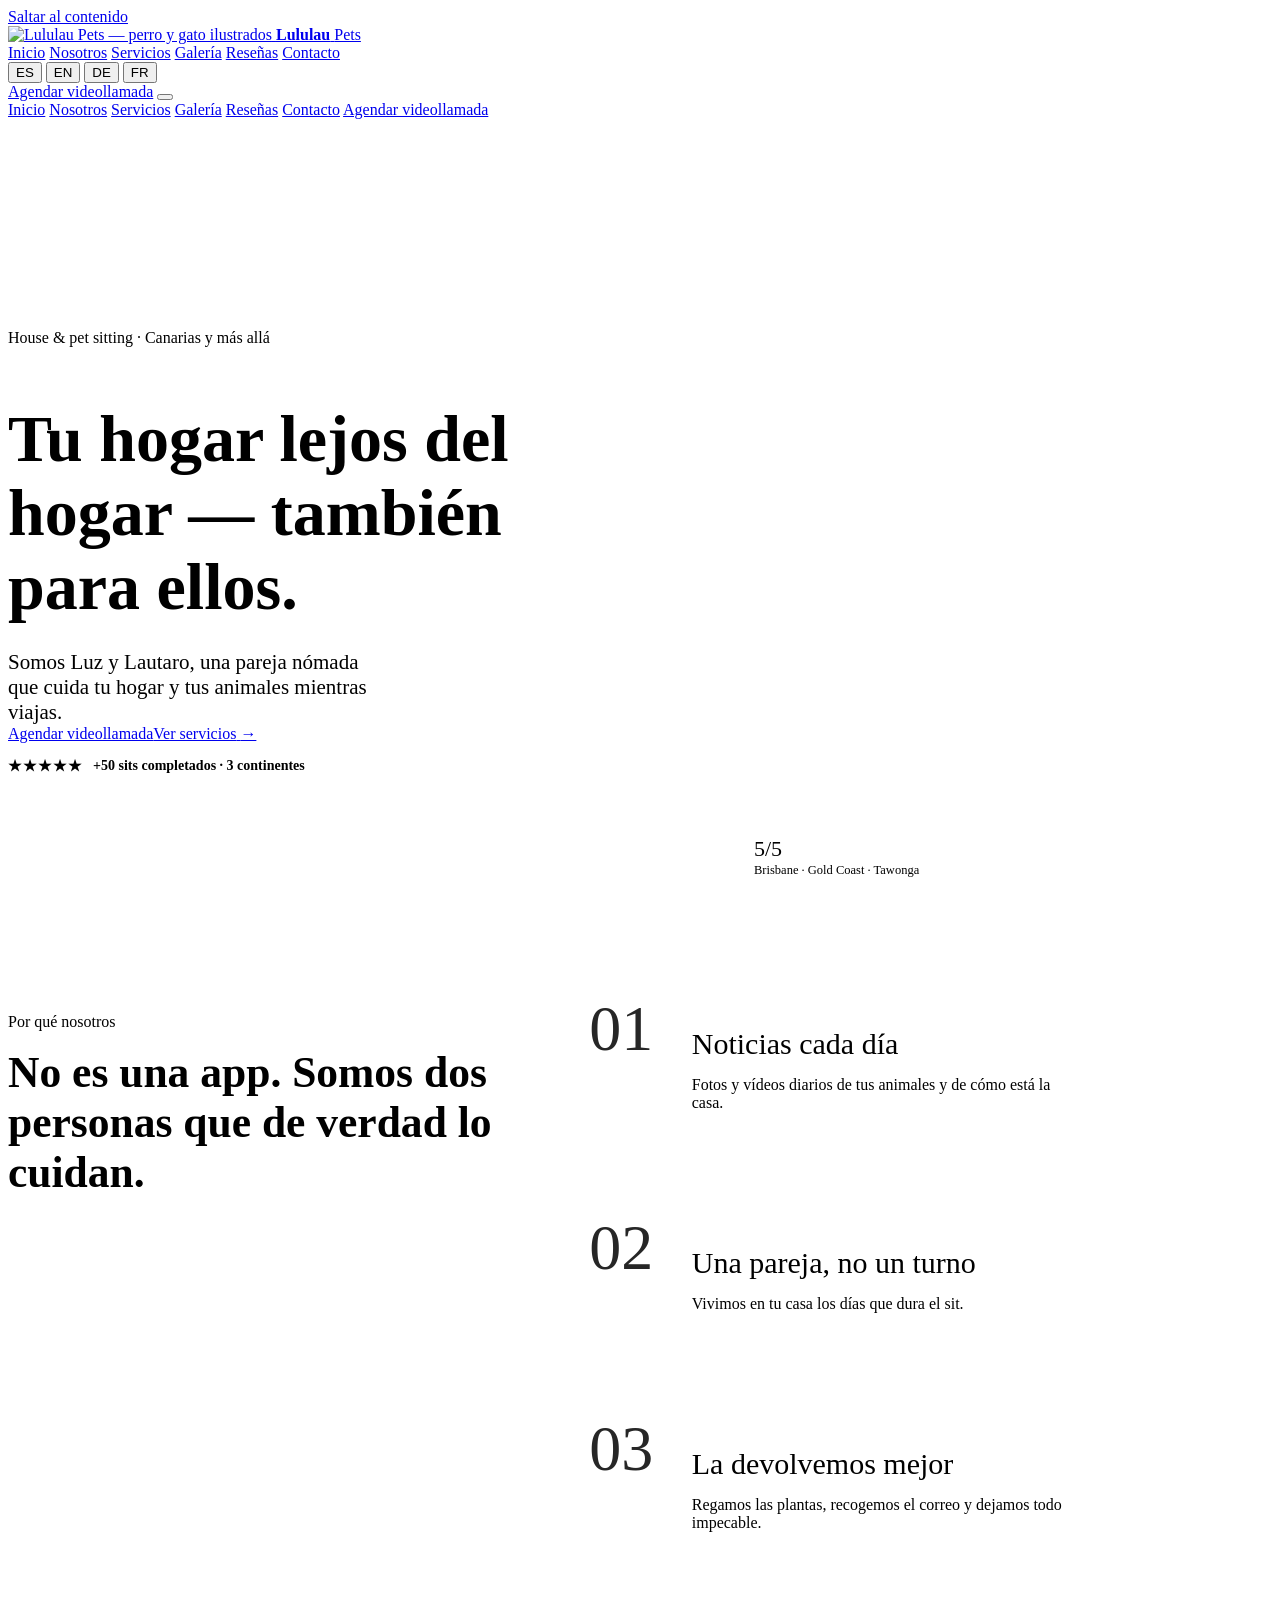
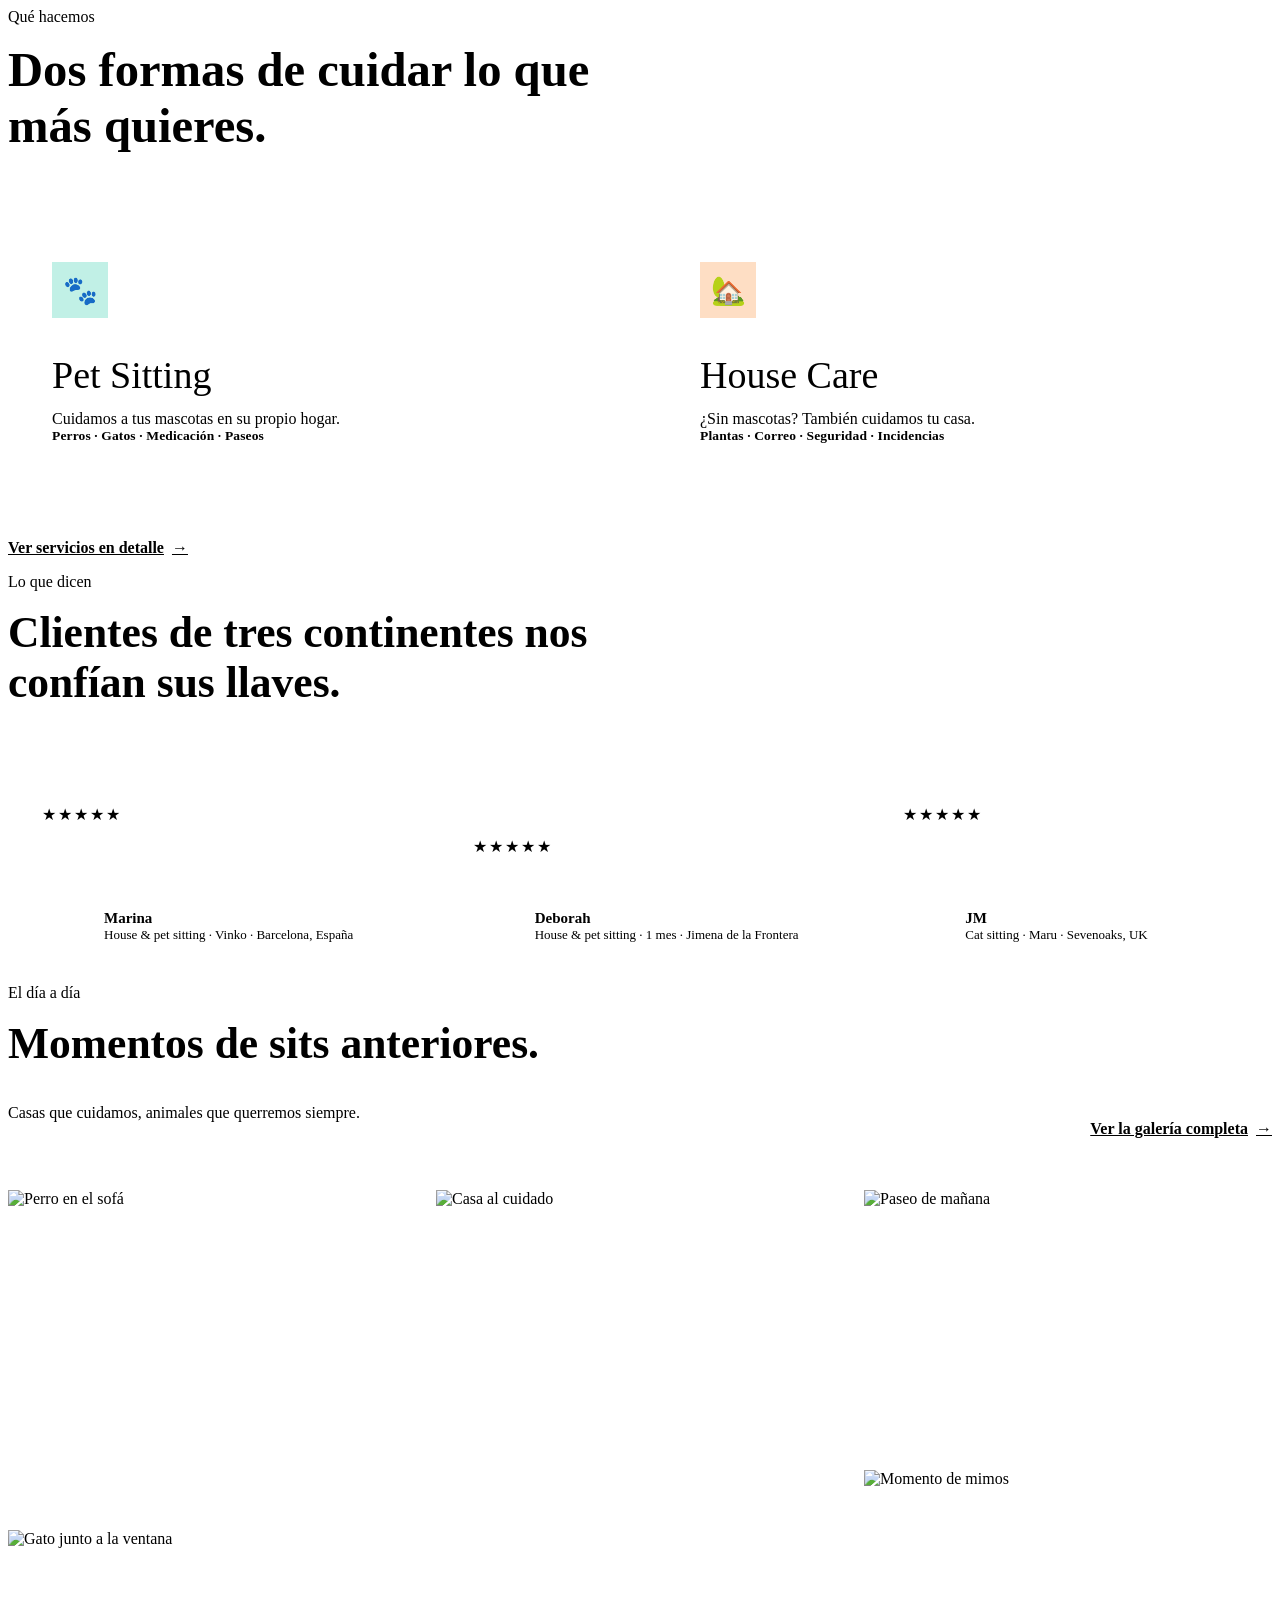
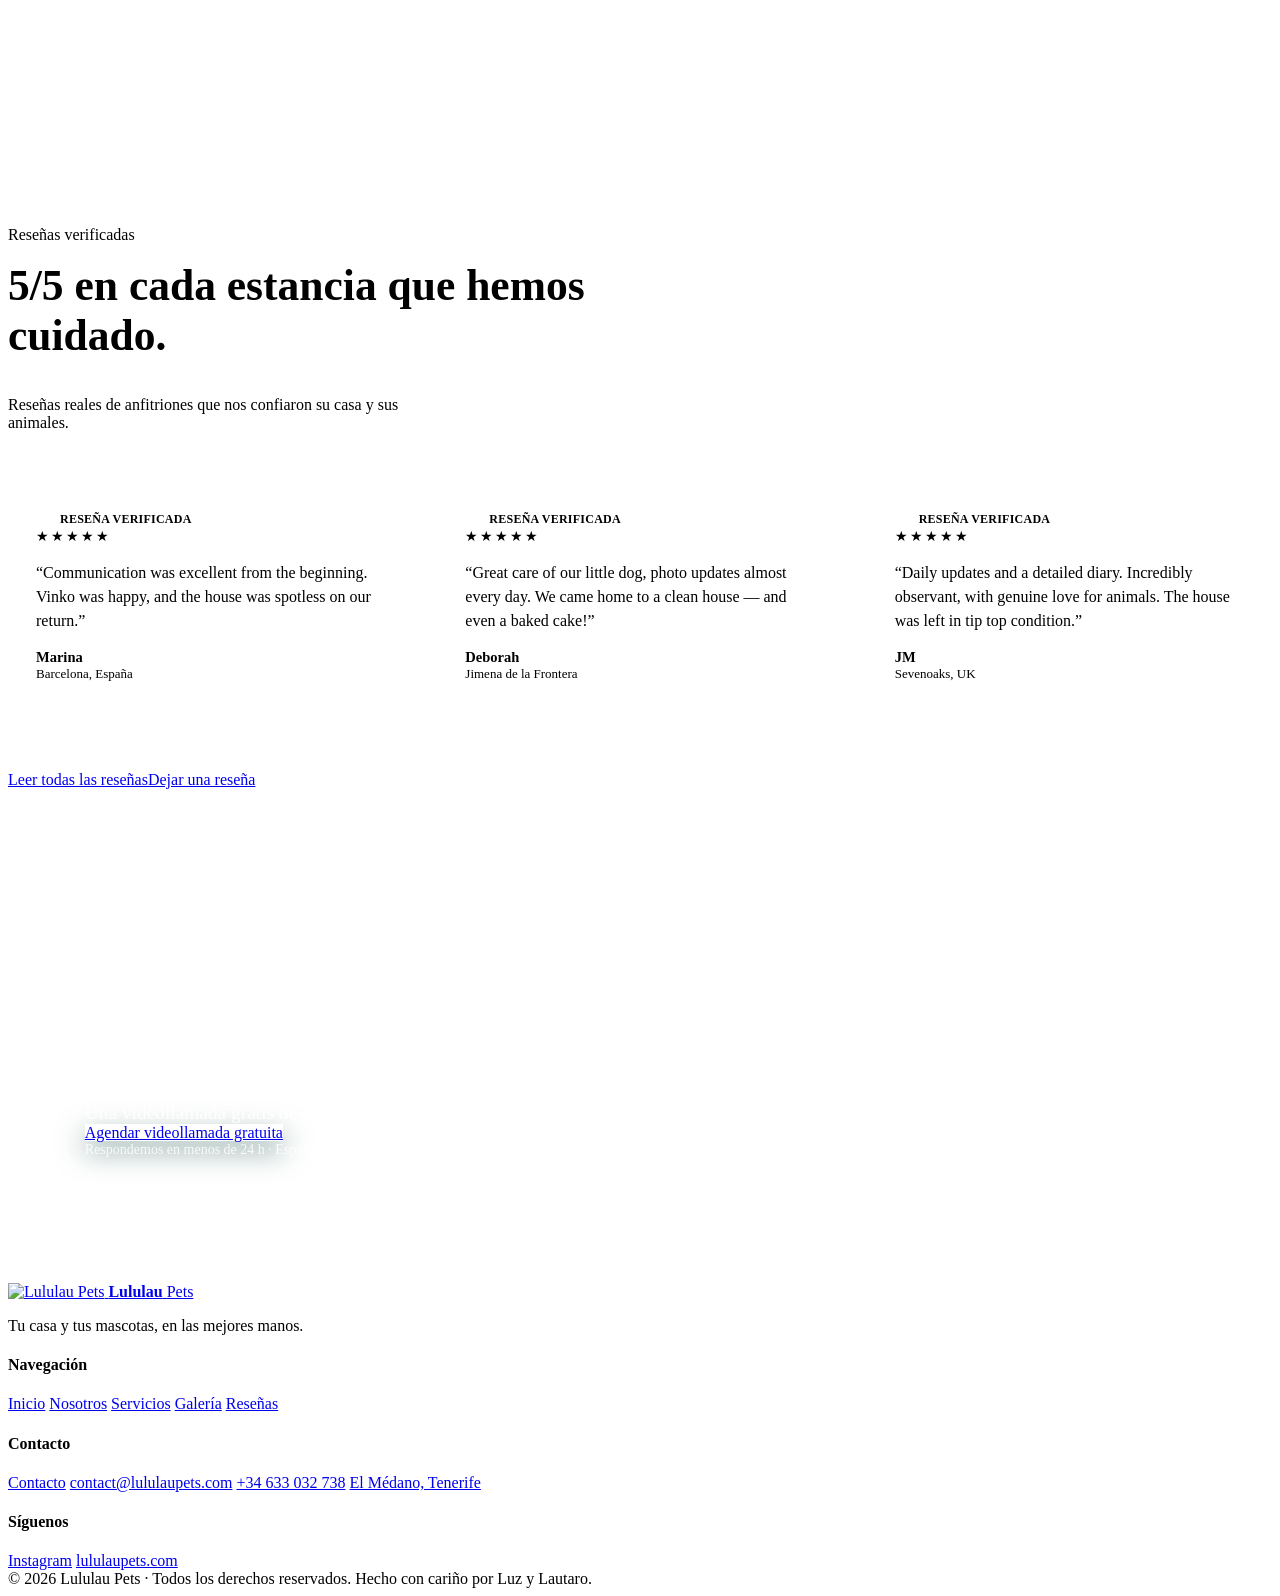
==== index.html @ 914839c0 "Add files via upload" ====
<!DOCTYPE html>
<html lang="es">
<head>
<meta charset="UTF-8" />
<meta name="viewport" content="width=device-width, initial-scale=1.0" />
<title>Lululau Pets — House & pet sitting con alma</title>
<meta name="description" content="Luz y Lautaro cuidan tu casa y tus mascotas como si fueran nuestras. House & pet sitting de confianza, con base en Canarias." />
<link rel="icon" type="image/svg+xml" href="assets/favicon.svg" />

<!-- Open Graph -->
<meta property="og:title" content="Lululau Pets — House & pet sitting con alma" />
<meta property="og:description" content="Tu casa y tus mascotas, en las mejores manos." />
<meta property="og:type" content="website" />
<meta property="og:image" content="assets/logo.png" />

<!-- Fonts: Instrument Serif (display) + Satoshi (body) -->
<link rel="preconnect" href="https://fonts.googleapis.com" />
<link rel="preconnect" href="https://fonts.gstatic.com" crossorigin />
<link href="https://fonts.googleapis.com/css2?family=Instrument+Serif:ital@0;1&display=swap" rel="stylesheet" />
<link href="https://api.fontshare.com/v2/css?f[]=satoshi@400,500,700,900&display=swap" rel="stylesheet" />

<link rel="stylesheet" href="assets/base.css" />

<style>

/* ============================================================
   HERO
   ============================================================ */
.hero { position: relative; overflow: hidden; }
.hero .wrap { padding-top: clamp(40px, 6vw, 76px); padding-bottom: clamp(48px, 7vw, 96px); }
.hero-grid {
  display: grid;
  grid-template-columns: 1.05fr 0.95fr;
  gap: clamp(32px, 5vw, 72px);
  align-items: center;
}
.hero-eyebrow { margin-bottom: var(--space-6); }
.hero h1 {
  font-size: clamp(38px, 5.2vw, 66px);
  line-height: 1.12;
  margin-bottom: var(--space-8);
  padding-bottom: 0.08em;
}
.hero h1 em {
  font-style: normal;
  color: var(--color-primary-deep);
}
.hero h1 i { font-style: italic; color: var(--color-accent-deep); }
.hero-lead {
  font-size: clamp(17px, 1.1rem + 0.3vw, 21px);
  color: var(--color-text-muted);
  max-width: 36ch;
  margin-bottom: var(--space-8);
}
.hero-actions { display: flex; flex-wrap: wrap; gap: var(--space-4); margin-bottom: var(--space-8); }
.hero-badge {
  display: inline-flex; align-items: center; gap: 10px;
  font-size: 14px; font-weight: 600; color: var(--color-text);
}
.hero-badge .stars { color: var(--color-accent); letter-spacing: 2px; font-size: 15px; }
.hero-badge .dot { width: 5px; height: 5px; border-radius: 50%; background: var(--color-border); }

/* hero media — organic rounded photo */
.hero-media { position: relative; }
.hero-photo {
  width: 100%;
  height: auto;
  aspect-ratio: 4 / 5;
  border-radius: 56% 44% 52% 48% / 60% 56% 44% 40%;
  box-shadow: var(--shadow-lg);
  overflow: hidden;
}
.hero-photo img { width: 100%; height: 100%; object-fit: cover; display: block; }
.hero-deco {
  position: absolute; z-index: -1;
  width: 64%; aspect-ratio: 1;
  border-radius: 50%;
  background: radial-gradient(circle at 35% 30%, var(--color-accent) 0%, var(--color-accent-deep) 100%);
  opacity: 0.16;
  top: -6%; right: -8%;
}
.hero-chip {
  position: absolute; bottom: 18px; left: -14px;
  background: var(--color-surface);
  border: 1px solid var(--color-border);
  border-radius: var(--r-xl);
  padding: 12px 16px;
  box-shadow: var(--shadow-md);
  display: flex; align-items: center; gap: 12px;
}
.hero-chip .avatar {
  width: 38px; height: 38px; border-radius: 50%;
  background: var(--color-primary); flex-shrink: 0;
  display: grid; place-items: center; color: #fff; font-size: 18px;
}
.hero-chip b { font-family: var(--font-display); font-size: 22px; font-weight: 400; line-height: 1; }
.hero-chip small { color: var(--color-text-muted); font-size: 12.5px; }

/* Static photo placeholders (editorial — awaiting real photos) */
.ph { position: relative; overflow: hidden; background: linear-gradient(140deg, oklch(0.90 0.035 185), oklch(0.85 0.05 90)); }
.ph.ph--teal   { background: linear-gradient(140deg, oklch(0.91 0.03 190), oklch(0.82 0.065 200)); }
.ph.ph--orange { background: linear-gradient(140deg, oklch(0.92 0.035 78), oklch(0.83 0.075 58)); }
.ph.ph--sand   { background: linear-gradient(140deg, oklch(0.94 0.018 92), oklch(0.86 0.04 72)); }
.ph::before {
  content: ""; position: absolute; inset: 0;
  background-image: repeating-linear-gradient(135deg, oklch(1 0 0 / 0.06) 0 2px, transparent 2px 10px);
}
.ph-cap {
  position: absolute; left: 12px; bottom: 12px; z-index: 1;
  font-family: ui-monospace, "SFMono-Regular", Menlo, monospace;
  font-size: 11px; letter-spacing: 0.05em; text-transform: uppercase;
  color: oklch(0.34 0.03 60);
  background: oklch(0.98 0.008 80 / 0.85);
  padding: 5px 9px; border-radius: 5px;
  -webkit-backdrop-filter: blur(3px); backdrop-filter: blur(3px);
}

/* ============================================================
   WHY — editorial numbered list
   ============================================================ */
.why { background: var(--color-surface); border-block: 1px solid var(--color-border); }
.why-grid { display: grid; grid-template-columns: 0.85fr 1.15fr; gap: clamp(40px, 6vw, 88px); align-items: start; }
.why-head { position: sticky; top: 100px; }
.why-head h2 { font-size: clamp(32px, 3.4vw, 48px); margin-top: var(--space-4); }
.why-list { display: flex; flex-direction: column; }
.why-item {
  display: grid; grid-template-columns: auto 1fr; gap: clamp(20px, 3vw, 40px);
  padding-block: clamp(28px, 4vw, 44px);
  border-top: 1px solid var(--color-divider);
}
.why-item:first-child { border-top: none; padding-top: 0; }
.why-num {
  font-family: var(--font-display); font-size: clamp(40px, 5vw, 64px);
  line-height: 1; color: var(--color-primary); opacity: 0.85;
}
.why-item:nth-child(2) .why-num { color: var(--color-accent); }
.why-body h3 { font-family: var(--font-display); font-weight: 400; font-size: clamp(23px, 2.4vw, 30px); margin-bottom: var(--space-2); line-height: 1.1; }
.why-body p { color: var(--color-text-muted); max-width: 48ch; }

/* ============================================================
   SERVICES
   ============================================================ */
.svc-head { max-width: 620px; margin-bottom: clamp(40px, 5vw, 64px); }
.svc-head h2 { font-size: clamp(32px, 3.8vw, 52px); margin-top: var(--space-4); }
.svc-grid { display: grid; grid-template-columns: 1fr 1fr; gap: clamp(20px, 2.5vw, 32px); }
.svc-card {
  position: relative; overflow: hidden;
  background: var(--color-surface);
  border: 1px solid var(--color-border);
  border-radius: var(--r-xl);
  padding: clamp(28px, 3.5vw, 44px);
  transition: transform var(--t), box-shadow var(--t), border-color var(--t);
}
.svc-card:hover { transform: translateY(-4px); box-shadow: var(--shadow-md); border-color: transparent; }
.svc-card .tab {
  position: absolute; top: 0; left: clamp(28px, 3.5vw, 44px);
  width: 56px; height: 6px; border-radius: 0 0 6px 6px;
}
.svc-card.pet .tab { background: var(--color-primary); }
.svc-card.house .tab { background: var(--color-accent); }
.svc-icon {
  width: 56px; height: 56px; border-radius: var(--r-lg);
  display: grid; place-items: center; font-size: 28px; margin-bottom: var(--space-6);
}
.svc-card.pet .svc-icon { background: oklch(0.92 0.05 180); }
.svc-card.house .svc-icon { background: oklch(0.92 0.05 60); }
.svc-card h3 { font-family: var(--font-display); font-weight: 400; font-size: clamp(28px, 3vw, 38px); margin-bottom: var(--space-3); line-height: 1; }
.svc-card p { color: var(--color-text-muted); margin-bottom: var(--space-6); }
.svc-tag { font-size: 13.5px; font-weight: 600; color: var(--color-text); letter-spacing: 0.01em; padding-top: var(--space-4); border-top: 1px solid var(--color-divider); }
.svc-more { margin-top: clamp(36px, 4vw, 52px); }
.link-arrow { display: inline-flex; align-items: center; gap: 8px; font-weight: 700; color: var(--color-primary-deep); }
.link-arrow .arrow { transition: transform var(--t); }
.link-arrow:hover .arrow { transform: translateX(4px); }

/* ============================================================
   TESTIMONIALS
   ============================================================ */
.tst { background: var(--color-surface); border-block: 1px solid var(--color-border); }
.tst-head { max-width: 640px; margin-bottom: clamp(40px, 5vw, 64px); }
.tst-head h2 { font-size: clamp(30px, 3.4vw, 46px); margin-top: var(--space-4); }
.tst-grid { display: grid; grid-template-columns: repeat(3, 1fr); gap: clamp(20px, 2.5vw, 28px); }
.tst-card {
  background: var(--color-bg);
  border: 1px solid var(--color-border);
  border-radius: var(--r-xl);
  padding: clamp(24px, 3vw, 34px);
  display: flex; flex-direction: column; gap: var(--space-4);
}
.tst-card:nth-child(2) { margin-top: clamp(0px, 3vw, 32px); }
.tst-stars { color: var(--color-accent); letter-spacing: 2px; font-size: 16px; }
.tst-quote { font-family: var(--font-display); font-weight: 400; font-size: clamp(19px, 1.9vw, 23px); line-height: 1.3; color: var(--color-text); }
.tst-foot { display: flex; align-items: center; gap: 14px; margin-top: auto; padding-top: var(--space-4); border-top: 1px solid var(--color-divider); }
.tst-avatar {
  width: 48px; height: 48px; border-radius: 50%; flex-shrink: 0;
  display: grid; place-items: center; color: #fff;
  font-family: var(--font-display); font-size: 23px; line-height: 1;
}
.tst-avatar.a1 { background: var(--color-primary-deep); }
.tst-avatar.a2 { background: var(--color-accent-deep); }
.tst-avatar.a3 { background: var(--color-primary); }
.tst-name { font-weight: 700; font-size: 15px; }
.tst-meta { font-size: 13px; color: var(--color-text-muted); }

/* ============================================================
   HOST REVIEWS — verified reviews preview
   ============================================================ */
.hr { }
.hr-head { max-width: 660px; margin-bottom: clamp(32px, 4vw, 52px); }
.hr-head h2 { font-size: clamp(30px, 3.4vw, 46px); margin-top: var(--space-4); }
.hr-intro { color: var(--color-text-muted); margin-top: var(--space-3); max-width: 56ch; }
.hr-grid { display: grid; grid-template-columns: repeat(3, 1fr); gap: clamp(16px, 2vw, 24px); margin-bottom: clamp(32px, 4vw, 48px); }
.hr-card {
  background: var(--color-surface);
  border: 1px solid var(--color-border);
  border-radius: var(--r-lg);
  padding: clamp(20px, 2.4vw, 28px);
  display: flex; flex-direction: column; gap: var(--space-3);
}
.hr-verified { display: inline-flex; align-items: center; gap: 7px; font-size: 12px; font-weight: 700; letter-spacing: 0.02em; color: var(--color-primary-deep); text-transform: uppercase; }
.hr-verified .check { width: 17px; height: 17px; border-radius: 50%; background: var(--color-primary-deep); color: #fff; display: grid; place-items: center; font-size: 10px; line-height: 1; }
.hr-stars { color: var(--color-accent); letter-spacing: 2px; font-size: 14px; }
.hr-quote { font-size: 16px; line-height: 1.5; color: var(--color-text); }
.hr-meta { margin-top: auto; padding-top: var(--space-3); border-top: 1px solid var(--color-divider); font-size: 13px; color: var(--color-text-muted); }
.hr-meta b { display: block; color: var(--color-text); font-weight: 700; font-size: 14.5px; }
.hr-actions { display: flex; flex-wrap: wrap; gap: var(--space-4); align-items: center; }

/* ============================================================
   GALLERY
   ============================================================ */
.gal-head { display: flex; flex-wrap: wrap; align-items: flex-end; justify-content: space-between; gap: var(--space-6); margin-bottom: clamp(32px, 4vw, 52px); }
.gal-head .txt { max-width: 560px; }
.gal-head h2 { font-size: clamp(30px, 3.4vw, 46px); margin-top: var(--space-4); }
.gal-head p { color: var(--color-text-muted); margin-top: var(--space-3); }
.masonry { columns: 3 240px; column-gap: clamp(14px, 1.6vw, 20px); }
.masonry > * { break-inside: avoid; margin-bottom: clamp(14px, 1.6vw, 20px); border-radius: var(--r-lg); overflow: hidden; box-shadow: var(--shadow-sm); }
.masonry img { width: 100%; object-fit: cover; display: block; }
.gal-1 { height: 320px; } .gal-2 { height: 240px; } .gal-3 { height: 380px; }
.gal-4 { height: 260px; } .gal-5 { height: 340px; }

/* ============================================================
   FINAL CTA
   ============================================================ */
.final { padding-block: clamp(20px, 4vw, 48px); }
.final-panel {
  position: relative; overflow: hidden;
  background: linear-gradient(135deg, var(--color-primary-deep) 0%, var(--color-primary-active) 100%);
  border-radius: clamp(20px, 3vw, 36px);
  padding: clamp(40px, 6vw, 84px);
  color: #fff;
  text-align: left;
}
.final-panel::before {
  content: ""; position: absolute; right: -60px; top: -60px;
  width: 320px; height: 320px; border-radius: 50%;
  background: radial-gradient(circle, var(--color-accent) 0%, transparent 70%); opacity: 0.32;
}
.final-panel .inner { position: relative; max-width: 620px; }
.final-panel h2 { font-family: var(--font-display); font-weight: 400; font-size: clamp(32px, 4.6vw, 60px); line-height: 1.02; margin-bottom: var(--space-4); }
.final-panel p { font-size: clamp(16px, 1.05rem + 0.2vw, 20px); opacity: 0.92; margin-bottom: var(--space-8); max-width: 48ch; }
.final-panel .btn-accent { box-shadow: 0 10px 28px oklch(0.4 0.06 180 / 0.5); }
.final-note { display: block; margin-top: var(--space-6); font-size: 14px; opacity: 0.85; }

/* ============================================================
   RESPONSIVE — page sections
   ============================================================ */
@media (max-width: 980px) {
  .hero-grid { grid-template-columns: 1fr; gap: var(--space-12); }
  .hero-media { max-width: 460px; margin-inline: auto; order: -1; }
  .why-grid { grid-template-columns: 1fr; gap: var(--space-10); }
  .why-head { position: static; }
  .svc-grid { grid-template-columns: 1fr; }
  .tst-grid { grid-template-columns: 1fr; }
  .tst-card:nth-child(2) { margin-top: 0; }
  .hr-grid { grid-template-columns: 1fr; }
}
@media (max-width: 540px) {
  .hero h1 { font-size: clamp(38px, 11vw, 52px); }
  .hero-actions .btn { flex: 1 1 auto; }
  .masonry { columns: 2 140px; }
}

</style>
</head>
<body>
<a class="skip" href="#main" data-i18n="nav.skip">Saltar al contenido</a>

<!-- ============ NAV ============ -->
<header class="nav" id="nav">
  <div class="wrap">
    <div class="nav-inner">
      <a class="brand" href="/" aria-label="Lululau Pets">
        <img src="assets/logo.png" alt="Lululau Pets — perro y gato ilustrados" />
        <span class="brand-name"><b>Lululau</b> <span>Pets</span></span>
      </a>

      <nav class="nav-links" aria-label="Principal">
        <a href="/" data-i18n="nav.home">Inicio</a>
        <a href="/nosotros" data-i18n="nav.about">Nosotros</a>
        <a href="/servicios" data-i18n="nav.services">Servicios</a>
        <a href="/galeria" data-i18n="nav.gallery">Galería</a>
        <a href="/reviews" data-i18n="nav.reviews">Reseñas</a>
        <a href="/contacto" data-i18n="nav.contact">Contacto</a>
      </nav>

      <div class="nav-right">
        <div class="langs" role="group" aria-label="Language">
          <button type="button" data-lang="es" aria-pressed="true">ES</button>
          <button type="button" data-lang="en" aria-pressed="false">EN</button>
          <button type="button" data-lang="de" aria-pressed="false">DE</button>
          <button type="button" data-lang="fr" aria-pressed="false">FR</button>
        </div>
        <a class="btn btn-primary nav-cta" href="/contacto" data-i18n="nav.cta">Agendar videollamada</a>
        <button class="hamburger" id="hamburger" aria-label="Menú" aria-expanded="false" aria-controls="mobileMenu">
          <span></span><span></span><span></span>
        </button>
      </div>
    </div>

    <div class="mobile-menu" id="mobileMenu">
      <div class="mobile-menu-inner">
        <a href="/" data-i18n="nav.home">Inicio</a>
        <a href="/nosotros" data-i18n="nav.about">Nosotros</a>
        <a href="/servicios" data-i18n="nav.services">Servicios</a>
        <a href="/galeria" data-i18n="nav.gallery">Galería</a>
        <a href="/reviews" data-i18n="nav.reviews">Reseñas</a>
        <a href="/contacto" data-i18n="nav.contact">Contacto</a>
        <a class="btn btn-primary" href="/contacto" data-i18n="nav.cta">Agendar videollamada</a>
      </div>
    </div>
  </div>
</header>

<main id="main">

  <!-- ============ HERO ============ -->
  <section class="hero">
    <div class="wrap">
      <div class="hero-grid">
        <div class="hero-text">
          <p class="kicker hero-eyebrow" data-i18n="hero.eyebrow">House &amp; pet sitting · Canarias y más allá</p>
          <h1 class="display"><em data-i18n="hero.title">Tu hogar lejos del hogar — también para ellos.</em></h1>
          <p class="hero-lead" data-i18n="hero.subtitle">Somos Luz y Lautaro, una pareja nómada que cuida tu hogar y tus animales mientras viajas.</p>
          <div class="hero-actions">
            <a class="btn btn-primary" href="/contacto" data-i18n="hero.cta1">Agendar videollamada</a>
            <a class="btn btn-ghost" href="/servicios"><span data-i18n="hero.cta2">Ver servicios</span> <span class="arrow" aria-hidden="true">→</span></a>
          </div>
          <p class="hero-badge">
            <span class="stars" aria-hidden="true">★★★★★</span>
            <span data-i18n="hero.badge">+50 sits completados · 3 continentes</span>
          </p>
        </div>

        <div class="hero-media">
          <span class="hero-deco" aria-hidden="true"></span>
          <div class="hero-photo">
            <img src="assets/photos/hero-couple.jpg" data-i18n-attr="alt:hero.photo" alt="Luz y Lautaro con un perro" loading="eager" decoding="async" />
          </div>
          <div class="hero-chip">
            <span class="avatar" aria-hidden="true">★</span>
            <span>
              <b>5/5</b><br />
              <small>Brisbane · Gold Coast · Tawonga</small>
            </span>
          </div>
        </div>
      </div>
    </div>
  </section>

  <!-- ============ WHY US ============ -->
  <section class="why section" id="why">
    <div class="wrap">
      <div class="why-grid">
        <div class="why-head reveal">
          <p class="kicker" data-i18n="why.kicker">Por qué nosotros</p>
          <h2 class="display" data-i18n="why.title">No es una app. Somos dos personas que de verdad lo cuidan.</h2>
        </div>
        <div class="why-list">
          <article class="why-item reveal">
            <div class="why-num" data-i18n="why.1.n">01</div>
            <div class="why-body">
              <h3 data-i18n="why.1.t">Noticias cada día</h3>
              <p data-i18n="why.1.d">Fotos y vídeos diarios de tus animales y de cómo está la casa.</p>
            </div>
          </article>
          <article class="why-item reveal">
            <div class="why-num" data-i18n="why.2.n">02</div>
            <div class="why-body">
              <h3 data-i18n="why.2.t">Una pareja, no un turno</h3>
              <p data-i18n="why.2.d">Vivimos en tu casa los días que dura el sit.</p>
            </div>
          </article>
          <article class="why-item reveal">
            <div class="why-num" data-i18n="why.3.n">03</div>
            <div class="why-body">
              <h3 data-i18n="why.3.t">La devolvemos mejor</h3>
              <p data-i18n="why.3.d">Regamos las plantas, recogemos el correo y dejamos todo impecable.</p>
            </div>
          </article>
        </div>
      </div>
    </div>
  </section>

  <!-- ============ SERVICES ============ -->
  <section class="svc section" id="services">
    <div class="wrap">
      <div class="svc-head reveal">
        <p class="kicker" data-i18n="svc.kicker">Qué hacemos</p>
        <h2 class="display" data-i18n="svc.title">Dos formas de cuidar lo que más quieres.</h2>
      </div>
      <div class="svc-grid">
        <article class="svc-card pet reveal">
          <span class="tab" aria-hidden="true"></span>
          <div class="svc-icon" aria-hidden="true">🐾</div>
          <h3 data-i18n="svc.pet.t">Pet Sitting</h3>
          <p data-i18n="svc.pet.d">Cuidamos a tus mascotas en su propio hogar.</p>
          <div class="svc-tag" data-i18n="svc.pet.tag">Perros · Gatos · Medicación · Paseos</div>
        </article>
        <article class="svc-card house reveal">
          <span class="tab" aria-hidden="true"></span>
          <div class="svc-icon" aria-hidden="true">🏡</div>
          <h3 data-i18n="svc.house.t">House Care</h3>
          <p data-i18n="svc.house.d">¿Sin mascotas? También cuidamos tu casa.</p>
          <div class="svc-tag" data-i18n="svc.house.tag">Plantas · Correo · Seguridad · Incidencias</div>
        </article>
      </div>
      <div class="svc-more reveal">
        <a class="link-arrow" href="/servicios"><span data-i18n="svc.more">Ver servicios en detalle</span> <span class="arrow" aria-hidden="true">→</span></a>
      </div>
    </div>
  </section>

  <!-- ============ TESTIMONIALS ============ -->
  <section class="tst section" id="testimonials">
    <div class="wrap">
      <div class="tst-head reveal">
        <p class="kicker" data-i18n="tst.kicker">Lo que dicen</p>
        <h2 class="display" data-i18n="tst.title">Clientes de tres continentes nos confían sus llaves.</h2>
      </div>
      <div class="tst-grid">
        <article class="tst-card reveal">
          <div class="tst-stars" aria-label="5/5">★★★★★</div>
          <p class="tst-quote" data-testimonial="1"></p>
          <div class="tst-foot">
            <span class="tst-avatar a1" aria-hidden="true">M</span>
            <div>
              <div class="tst-name">Marina</div>
              <div class="tst-meta">House &amp; pet sitting · Vinko · Barcelona, España</div>
            </div>
          </div>
        </article>
        <article class="tst-card reveal">
          <div class="tst-stars" aria-label="5/5">★★★★★</div>
          <p class="tst-quote" data-testimonial="2"></p>
          <div class="tst-foot">
            <span class="tst-avatar a2" aria-hidden="true">D</span>
            <div>
              <div class="tst-name">Deborah</div>
              <div class="tst-meta">House &amp; pet sitting · 1 mes · Jimena de la Frontera</div>
            </div>
          </div>
        </article>
        <article class="tst-card reveal">
          <div class="tst-stars" aria-label="5/5">★★★★★</div>
          <p class="tst-quote" data-testimonial="3"></p>
          <div class="tst-foot">
            <span class="tst-avatar a3" aria-hidden="true">J</span>
            <div>
              <div class="tst-name">JM</div>
              <div class="tst-meta">Cat sitting · Maru · Sevenoaks, UK</div>
            </div>
          </div>
        </article>
      </div>
    </div>
  </section>

  <!-- ============ GALLERY ============ -->
  <section class="gal section" id="gallery">
    <div class="wrap">
      <div class="gal-head reveal">
        <div class="txt">
          <p class="kicker" data-i18n="gal.kicker">El día a día</p>
          <h2 class="display" data-i18n="gal.title">Momentos de sits anteriores.</h2>
          <p data-i18n="gal.lead">Casas que cuidamos, animales que querremos siempre.</p>
        </div>
        <a class="link-arrow" href="/galeria"><span data-i18n="gal.cta">Ver la galería completa</span> <span class="arrow" aria-hidden="true">→</span></a>
      </div>
      <div class="masonry reveal">
        <img class="gal-1" src="assets/photos/dog-sofa.jpg" data-i18n-attr="alt:gal.s1" alt="Perro en el sofá" loading="lazy" decoding="async" />
        <img class="gal-2" src="assets/photos/cat-window.jpg" data-i18n-attr="alt:gal.s2" alt="Gato junto a la ventana" loading="lazy" decoding="async" />
        <img class="gal-3" src="assets/photos/garden-care.jpg" data-i18n-attr="alt:gal.s3" alt="Casa al cuidado" loading="lazy" decoding="async" />
        <img class="gal-4" src="assets/photos/morning-walk.jpg" data-i18n-attr="alt:gal.s4" alt="Paseo de mañana" loading="lazy" decoding="async" />
        <img class="gal-5" src="assets/photos/cuddle.jpg" data-i18n-attr="alt:gal.s5" alt="Momento de mimos" loading="lazy" decoding="async" />
      </div>
    </div>
  </section>

  <!-- ============ HOST REVIEWS ============ -->
  <section class="hr section" id="host-reviews">
    <div class="wrap">
      <div class="hr-head reveal">
        <p class="kicker" data-i18n="hr.kicker">Reseñas verificadas</p>
        <h2 class="display" data-i18n="hr.title">5/5 en cada estancia que hemos cuidado.</h2>
        <p class="hr-intro" data-i18n="hr.intro">Reseñas reales de anfitriones que nos confiaron su casa y sus animales.</p>
      </div>
      <div class="hr-grid">
        <article class="hr-card reveal">
          <span class="hr-verified"><span class="check" aria-hidden="true">✓</span><span data-i18n="hr.verified">Reseña verificada</span></span>
          <div class="hr-stars" aria-label="5/5">★★★★★</div>
          <p class="hr-quote">“Communication was excellent from the beginning. Vinko was happy, and the house was spotless on our return.”</p>
          <p class="hr-meta"><b>Marina</b><span>Barcelona, España</span></p>
        </article>
        <article class="hr-card reveal">
          <span class="hr-verified"><span class="check" aria-hidden="true">✓</span><span data-i18n="hr.verified">Reseña verificada</span></span>
          <div class="hr-stars" aria-label="5/5">★★★★★</div>
          <p class="hr-quote">“Great care of our little dog, photo updates almost every day. We came home to a clean house — and even a baked cake!”</p>
          <p class="hr-meta"><b>Deborah</b><span>Jimena de la Frontera</span></p>
        </article>
        <article class="hr-card reveal">
          <span class="hr-verified"><span class="check" aria-hidden="true">✓</span><span data-i18n="hr.verified">Reseña verificada</span></span>
          <div class="hr-stars" aria-label="5/5">★★★★★</div>
          <p class="hr-quote">“Daily updates and a detailed diary. Incredibly observant, with genuine love for animals. The house was left in tip top condition.”</p>
          <p class="hr-meta"><b>JM</b><span>Sevenoaks, UK</span></p>
        </article>
      </div>
      <div class="hr-actions reveal">
        <a class="btn btn-primary" href="/reviews" data-i18n="hr.readall">Leer todas las reseñas</a>
        <a class="btn btn-ghost" href="/contacto" data-i18n="hr.leave">Dejar una reseña</a>
      </div>
    </div>
  </section>

  <!-- ============ FINAL CTA ============ -->
  <section class="final" id="contact-cta">
    <div class="wrap">
      <div class="final-panel reveal">
        <div class="inner">
          <h2 data-i18n="cta.title">Hablemos antes de que hagas las maletas.</h2>
          <p data-i18n="cta.lead">Una videollamada gratis de 20 minutos para conocernos.</p>
          <a class="btn btn-accent" href="/contacto" data-i18n="cta.btn">Agendar videollamada gratuita</a>
          <span class="final-note" data-i18n="cta.note">Respondemos en menos de 24 h · Español e inglés</span>
        </div>
      </div>
    </div>
  </section>
</main>

<!-- ============ FOOTER ============ -->
<footer class="footer">
  <div class="wrap">
    <div class="foot-grid">
      <div class="foot-brand">
        <a class="brand" href="/">
          <img src="assets/logo.png" alt="Lululau Pets" width="44" height="44" />
          <span class="brand-name"><b>Lululau</b> <span>Pets</span></span>
        </a>
        <p data-i18n="foot.tagline">Tu casa y tus mascotas, en las mejores manos.</p>
      </div>
      <div class="foot-col">
        <h4 data-i18n="foot.nav">Navegación</h4>
        <a href="/" data-i18n="nav.home">Inicio</a>
        <a href="/nosotros" data-i18n="nav.about">Nosotros</a>
        <a href="/servicios" data-i18n="nav.services">Servicios</a>
        <a href="/galeria" data-i18n="nav.gallery">Galería</a>
        <a href="/reviews" data-i18n="nav.reviews">Reseñas</a>
      </div>
      <div class="foot-col">
        <h4 data-i18n="foot.contact">Contacto</h4>
        <a href="/contacto" data-i18n="nav.contact">Contacto</a>
        <a href="mailto:contact@lululaupets.com" data-i18n="foot.email">contact@lululaupets.com</a>
        <a href="https://wa.me/34633032738" target="_blank" rel="noopener">+34 633 032 738</a>
        <a href="https://maps.google.com/?q=El+Médano,+Tenerife,+Canarias" target="_blank" rel="noopener" data-i18n="foot.location">El Médano, Tenerife</a>
      </div>
      <div class="foot-col">
        <h4 data-i18n="foot.follow">Síguenos</h4>
        <a href="https://www.instagram.com/lululau.pets" target="_blank" rel="noopener">Instagram</a>
        <a href="https://www.lululaupets.com" target="_blank" rel="noopener">lululaupets.com</a>
      </div>
    </div>
    <div class="foot-bottom">
      <span>© <span id="year">2026</span> Lululau Pets · <span data-i18n="foot.rights">Todos los derechos reservados.</span></span>
      <span data-i18n="foot.made">Hecho con cariño por Luz y Lautaro.</span>
    </div>
  </div>
</footer>

<script src="assets/i18n.js"></script>
<script src="assets/app.js"></script>
</body>
</html>
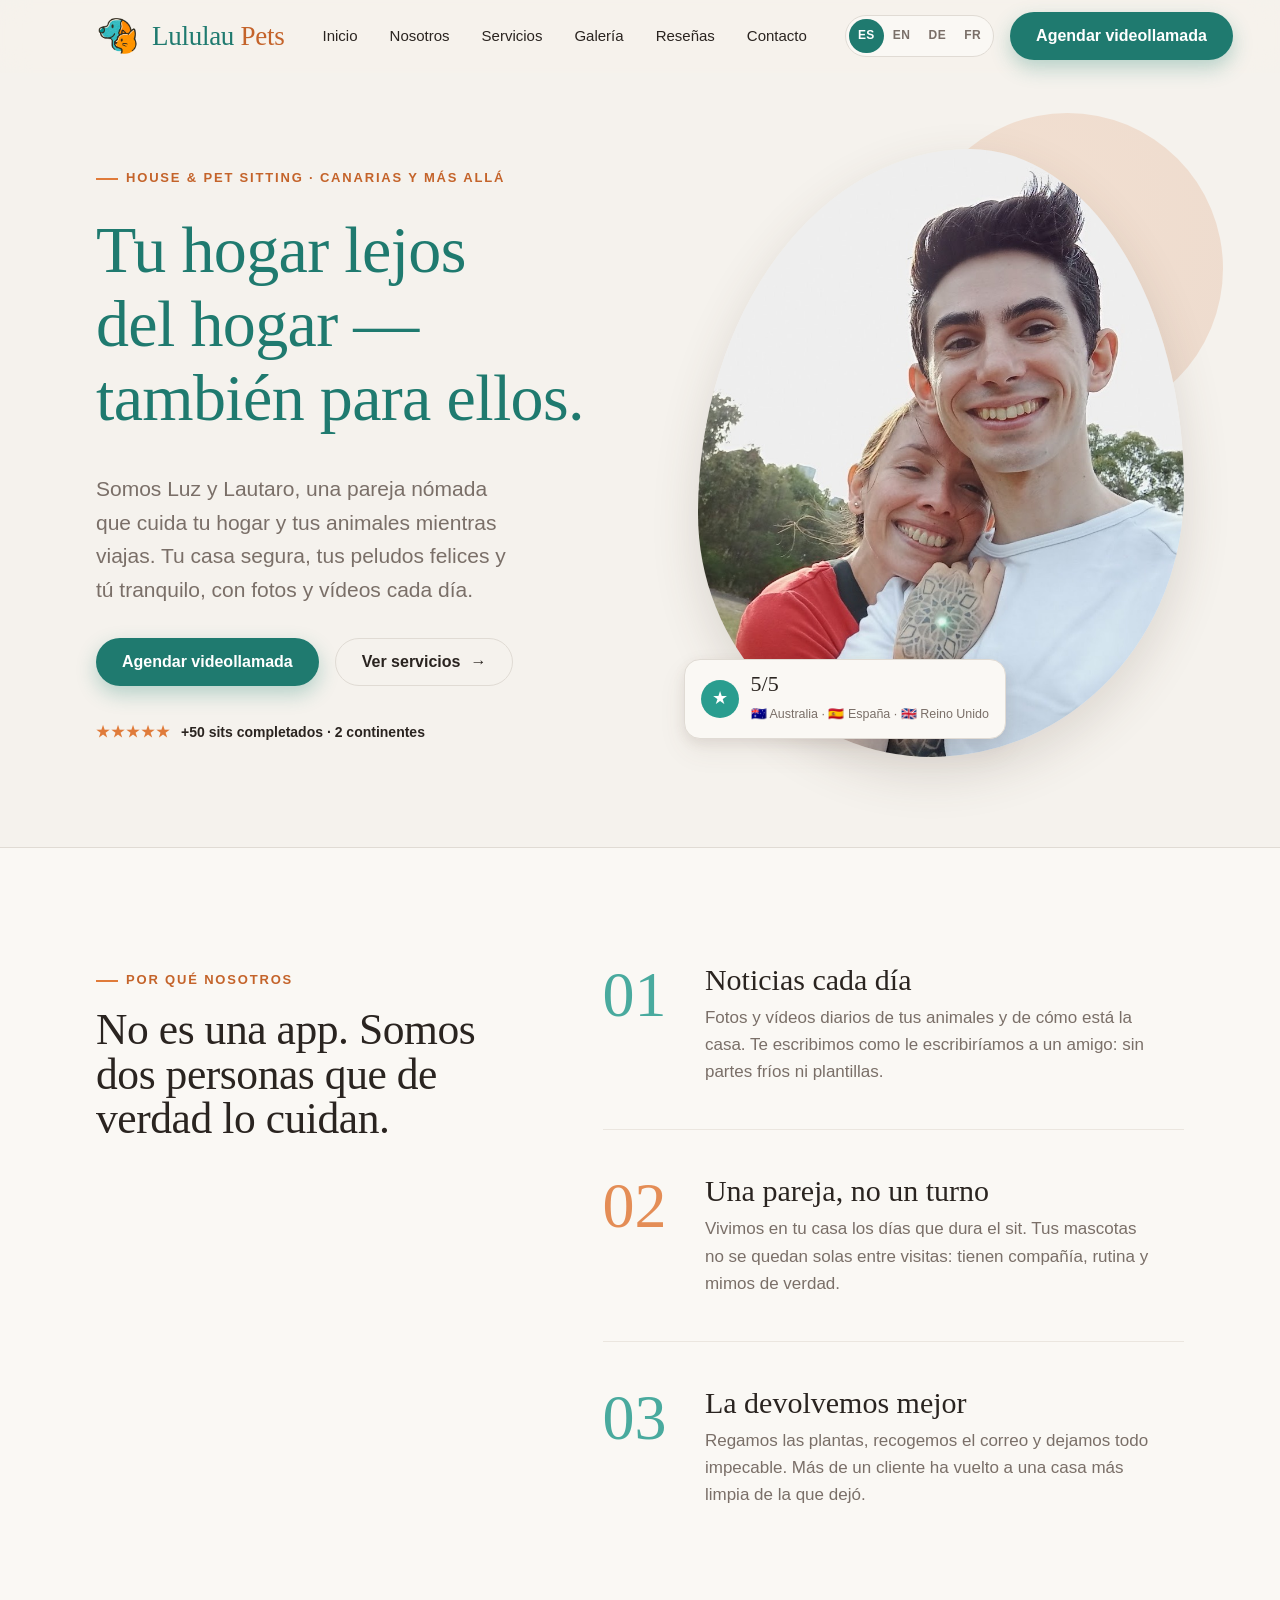
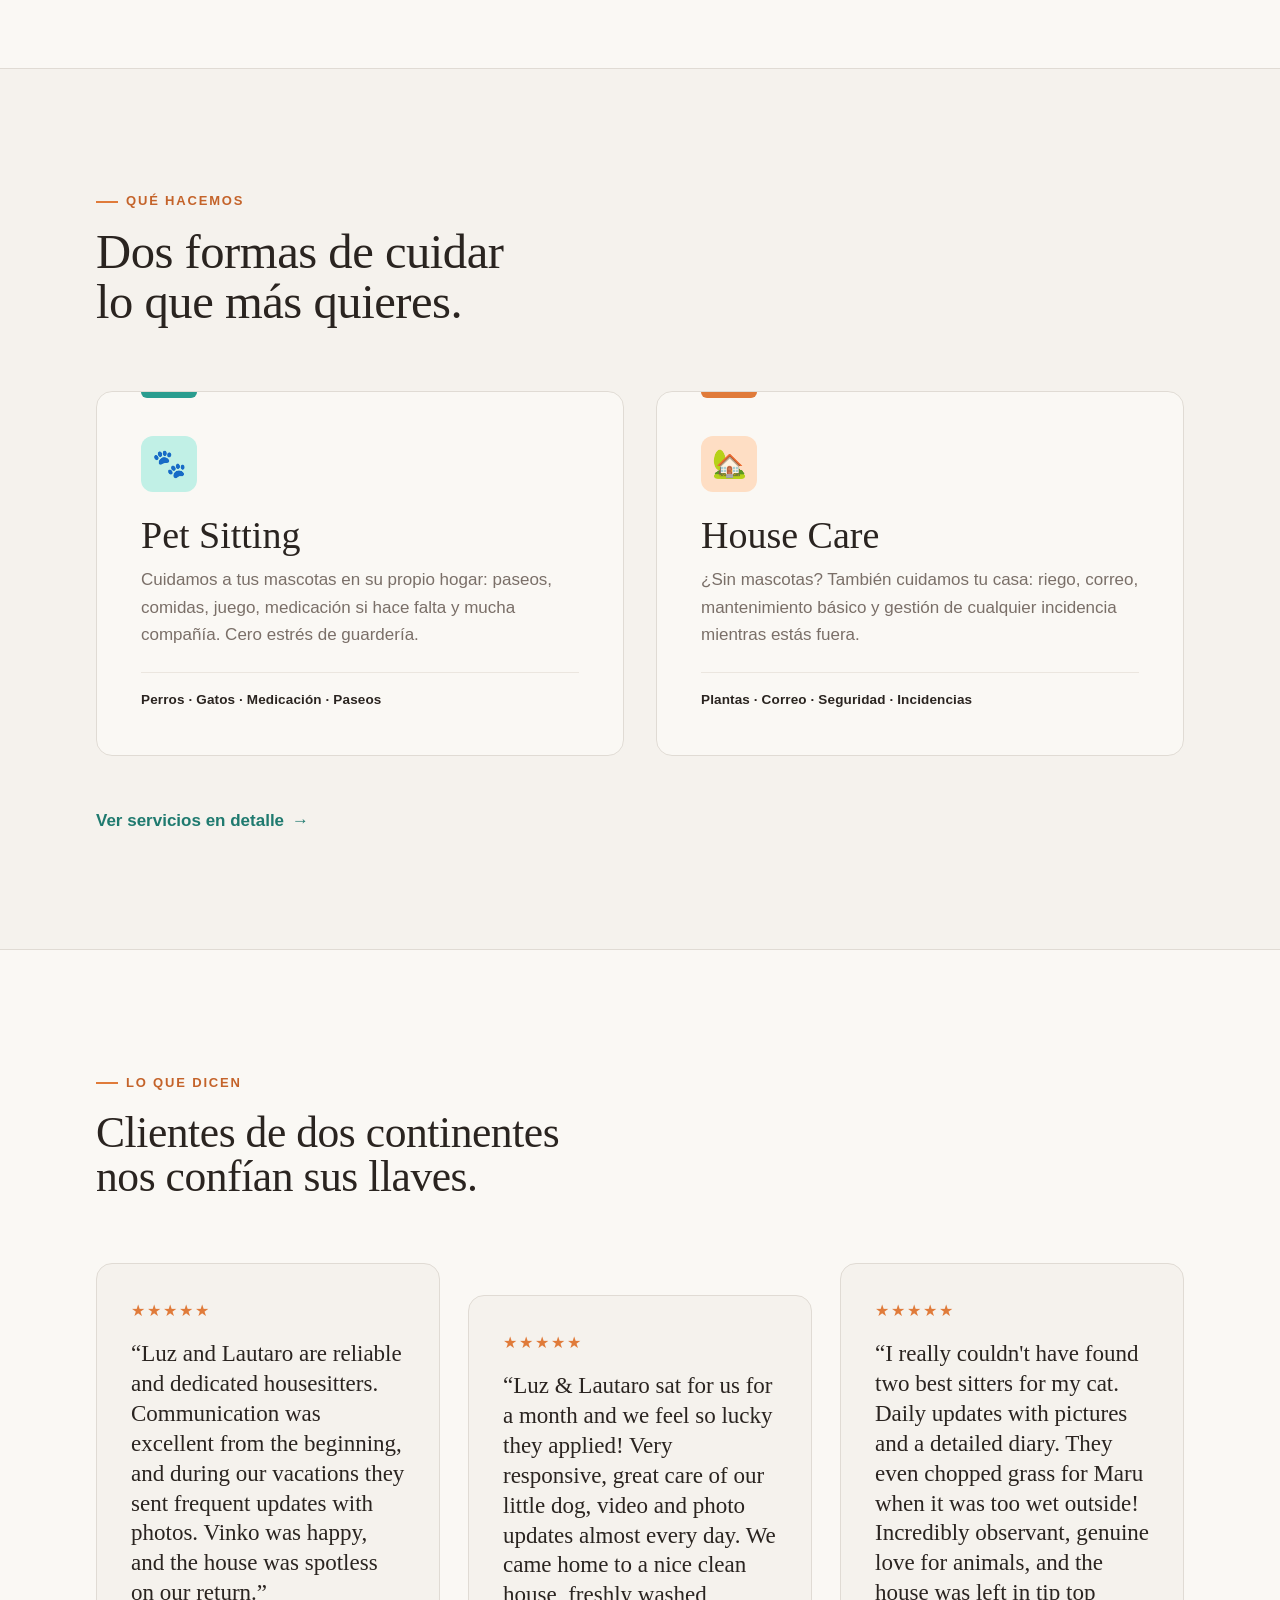
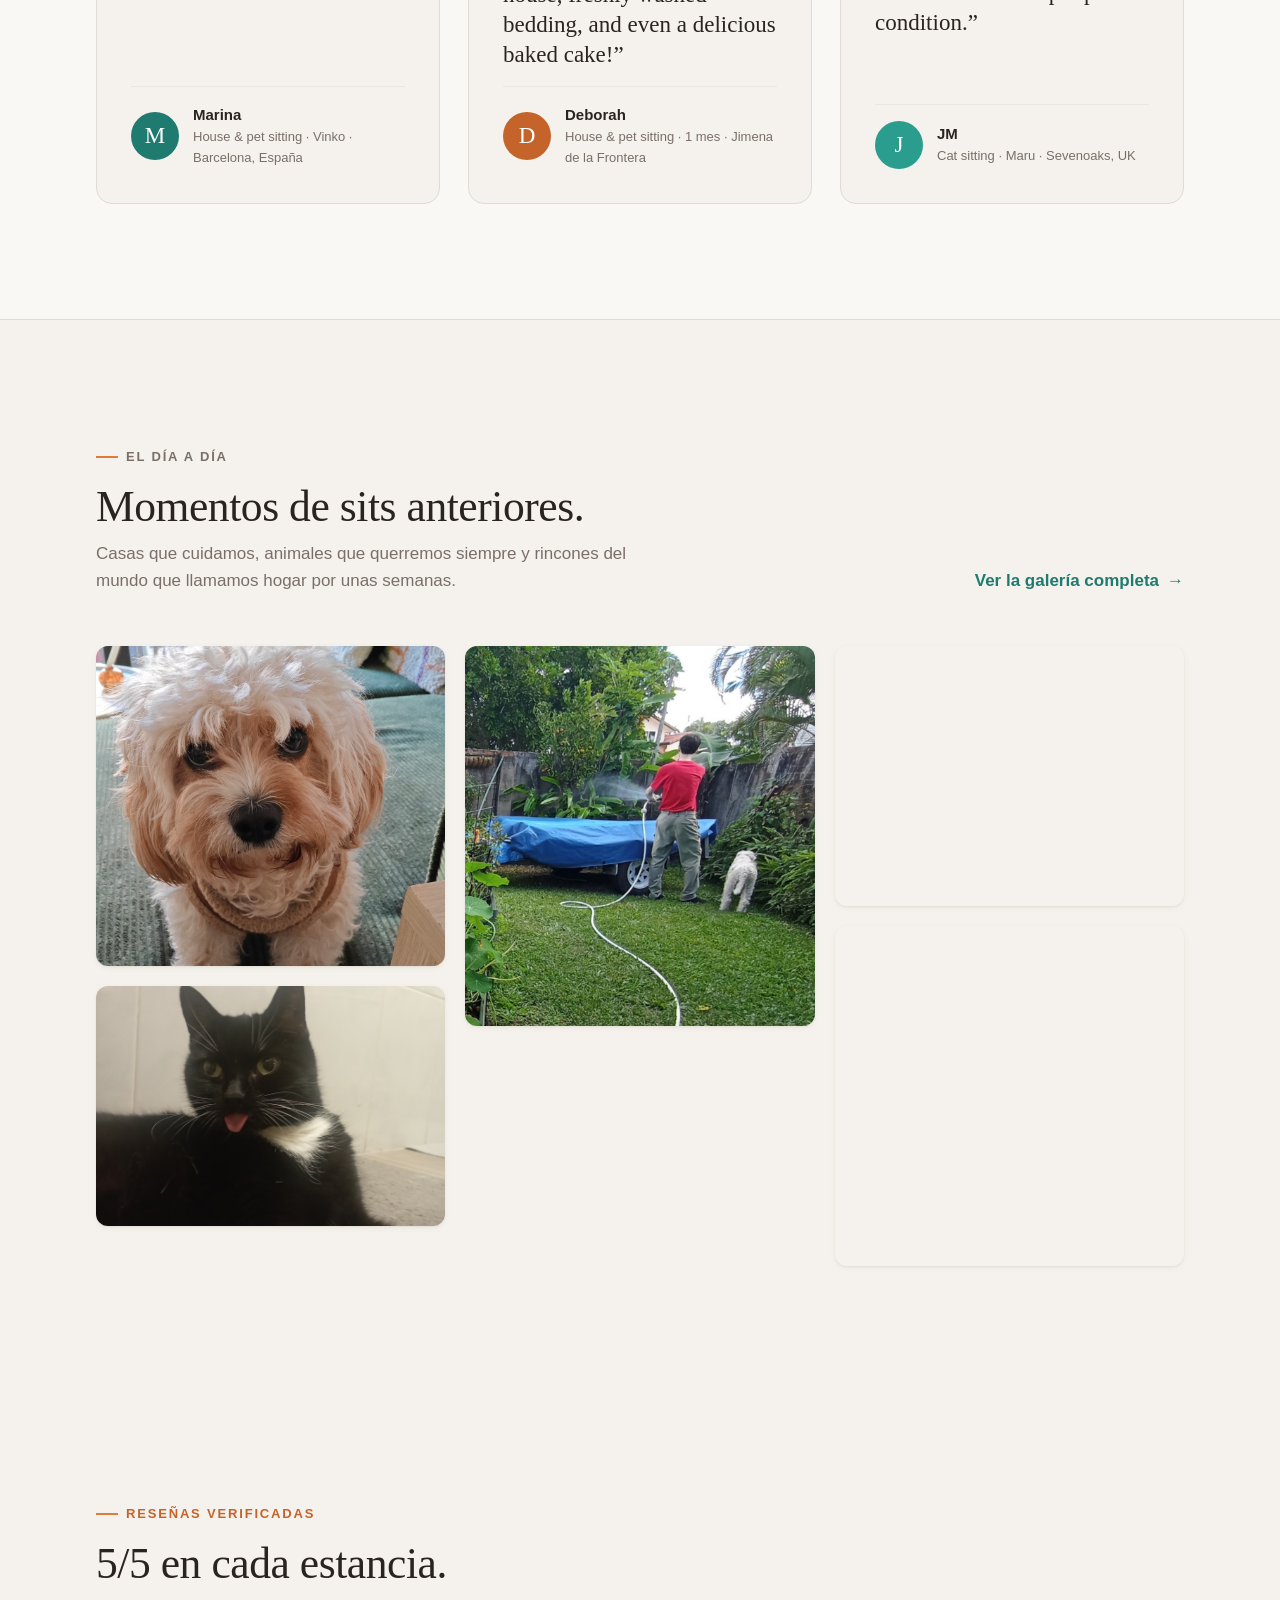
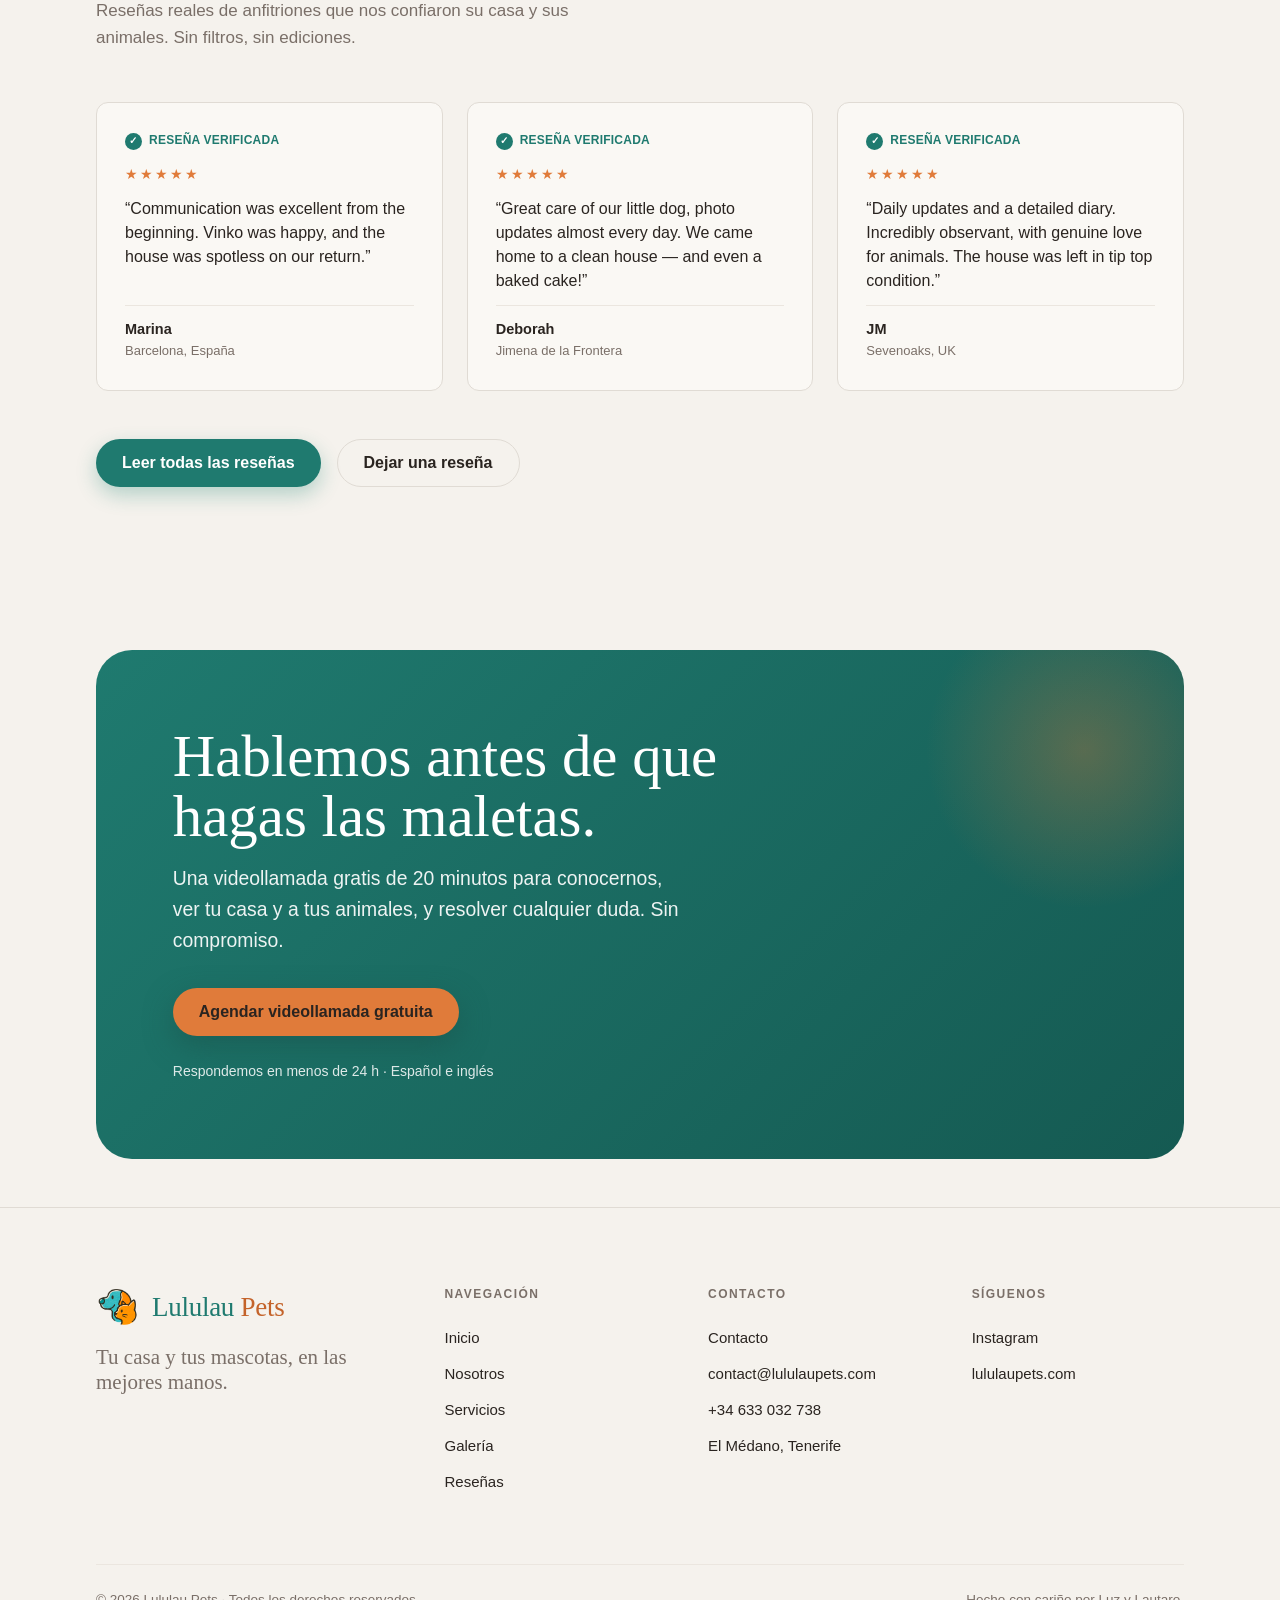
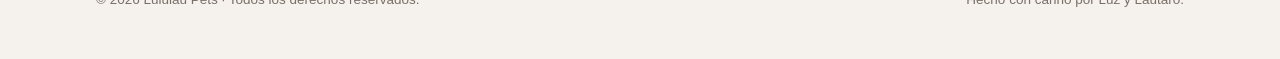
==== commit f30a7d45: "Sync Design fixes: photo paths, recovered images, i18n corrections" ====
--- a/index.html
+++ b/index.html
@@ -346,20 +346,20 @@
           </div>
           <p class="hero-badge">
             <span class="stars" aria-hidden="true">★★★★★</span>
-            <span data-i18n="hero.badge">+50 sits completados · 3 continentes</span>
+            <span data-i18n="hero.badge">+50 sits completados · 2 continentes</span>
           </p>
         </div>
 
         <div class="hero-media">
           <span class="hero-deco" aria-hidden="true"></span>
           <div class="hero-photo">
-            <img src="assets/photos/hero-couple.jpg" data-i18n-attr="alt:hero.photo" alt="Luz y Lautaro con un perro" loading="eager" decoding="async" />
+            <img src="assets/photos/hero-couple.jpg" data-i18n-attr="alt:hero.photo" alt="Luz y Lautaro con un perro" width="800" height="1000" loading="eager" decoding="async" />
           </div>
           <div class="hero-chip">
             <span class="avatar" aria-hidden="true">★</span>
             <span>
               <b>5/5</b><br />
-              <small>Brisbane · Gold Coast · Tawonga</small>
+              <small data-i18n="hero.countries">🇦🇺 Australia · 🇪🇸 España · 🇬🇧 Reino Unido</small>
             </span>
           </div>
         </div>
--- a/assets/base.css
+++ b/assets/base.css
@@ -0,0 +1,284 @@
+/* ============================================================
+   Lululau Pets — base.css
+   Shared design system: tokens, reset, type, layout, buttons,
+   navbar, footer, reveal + foundation responsive.
+   Reused across index.html, servicios.html, etc.
+   ============================================================ */
+
+/* ============================================================
+   TOKENS
+   ============================================================ */
+:root {
+  --color-bg: #f5f2ed;
+  --color-surface: #faf8f4;
+  --color-text: #2a2420;
+  --color-text-muted: #7a6f68;
+  --color-primary: #2a9d8f;
+  --color-primary-deep: #1f7a6f;   /* texto/botón sobre crema (AA) */
+  --color-primary-active: #155a52;
+  --color-accent: #e07b3a;
+  --color-accent-deep: #c4632a;
+  --color-border: #e0dbd4;
+  --color-divider: #ebe6df;
+
+  --font-display: "Instrument Serif", Georgia, "Times New Roman", serif;
+  --font-body: "Satoshi", -apple-system, BlinkMacSystemFont, "Segoe UI", sans-serif;
+
+  --space-1: 4px;  --space-2: 8px;  --space-3: 12px; --space-4: 16px;
+  --space-6: 24px; --space-8: 32px; --space-10: 40px; --space-12: 48px;
+  --space-16: 64px; --space-20: 80px; --space-24: 96px; --space-32: 128px;
+
+  --r-sm: 6px; --r-md: 8px; --r-lg: 12px; --r-xl: 16px;
+
+  --shadow-sm: 0 1px 2px oklch(0.45 0.03 60 / 0.08), 0 2px 6px oklch(0.45 0.03 60 / 0.06);
+  --shadow-md: 0 4px 12px oklch(0.45 0.03 60 / 0.10), 0 12px 28px oklch(0.45 0.03 60 / 0.08);
+  --shadow-lg: 0 18px 48px oklch(0.40 0.03 60 / 0.16);
+
+  --ease: cubic-bezier(0.16, 1, 0.3, 1);
+  --t: 180ms var(--ease);
+
+  --maxw: 1200px;
+}
+
+/* ============================================================
+   RESET
+   ============================================================ */
+*, *::before, *::after { box-sizing: border-box; }
+* { margin: 0; }
+html { -webkit-text-size-adjust: 100%; scroll-behavior: smooth; }
+body {
+  font-family: var(--font-body);
+  background: var(--color-bg);
+  color: var(--color-text);
+  line-height: 1.6;
+  font-size: clamp(16px, 1rem + 0.1vw, 17px);
+  -webkit-font-smoothing: antialiased;
+  text-rendering: optimizeLegibility;
+  overflow-x: hidden;
+}
+img { display: block; max-width: 100%; }
+a { color: inherit; text-decoration: none; }
+button { font: inherit; color: inherit; cursor: pointer; background: none; border: none; }
+ul { list-style: none; padding: 0; }
+:focus-visible { outline: 2.5px solid var(--color-primary-deep); outline-offset: 3px; border-radius: 3px; }
+
+@media (prefers-reduced-motion: reduce) {
+  html { scroll-behavior: auto; }
+  *, *::before, *::after { animation-duration: 0.001ms !important; transition-duration: 0.001ms !important; }
+}
+
+/* ============================================================
+   TYPOGRAPHY HELPERS
+   ============================================================ */
+.display {
+  font-family: var(--font-display);
+  font-weight: 400;
+  line-height: 1.02;
+  letter-spacing: -0.01em;
+  text-wrap: balance;
+}
+.kicker {
+  font-size: 13px;
+  font-weight: 700;
+  letter-spacing: 0.14em;
+  text-transform: uppercase;
+  color: var(--color-accent-deep);
+  display: inline-flex;
+  align-items: center;
+  gap: var(--space-2);
+}
+.kicker::before {
+  content: "";
+  width: 22px; height: 2px;
+  background: var(--color-accent);
+  display: inline-block;
+}
+
+/* ============================================================
+   LAYOUT
+   ============================================================ */
+.wrap { width: 100%; max-width: var(--maxw); margin-inline: auto; padding-inline: clamp(20px, 5vw, 56px); }
+.section { padding-block: clamp(64px, 9vw, 128px); }
+main { display: block; }
+
+.skip {
+  position: absolute; left: 12px; top: -60px;
+  background: var(--color-primary-deep); color: #fff;
+  padding: 10px 16px; border-radius: var(--r-md); z-index: 200;
+  font-weight: 600; transition: top var(--t);
+}
+.skip:focus { top: 12px; }
+
+/* ============================================================
+   BUTTONS
+   ============================================================ */
+.btn {
+  display: inline-flex; align-items: center; justify-content: center; gap: 10px;
+  font-weight: 700; font-size: 16px; line-height: 1;
+  padding: 15px 26px; border-radius: 999px;
+  min-height: 48px;
+  transition: transform var(--t), background var(--t), box-shadow var(--t), border-color var(--t);
+  white-space: nowrap;
+}
+.btn:active { transform: translateY(1px); }
+.btn-primary {
+  background: var(--color-primary-deep); color: #fff;
+  box-shadow: 0 8px 20px oklch(0.55 0.09 180 / 0.30);
+}
+.btn-primary:hover { background: var(--color-primary-active); transform: translateY(-2px); box-shadow: 0 12px 26px oklch(0.5 0.09 180 / 0.34); }
+.btn-ghost {
+  background: transparent; color: var(--color-text);
+  border: 1.5px solid var(--color-border);
+}
+.btn-ghost:hover { border-color: var(--color-text); transform: translateY(-2px); background: var(--color-surface); }
+.btn-accent {
+  background: var(--color-accent); color: #2a2420;
+  box-shadow: 0 8px 20px oklch(0.65 0.13 55 / 0.34);
+}
+.btn-accent:hover { background: var(--color-accent-deep); color: #fff; transform: translateY(-2px); }
+.btn .arrow { transition: transform var(--t); }
+.btn:hover .arrow { transform: translateX(3px); }
+
+/* ============================================================
+   NAVBAR
+   ============================================================ */
+.nav {
+  position: sticky; top: 0; z-index: 100;
+  background: oklch(0.96 0.008 75 / 0.72);
+  -webkit-backdrop-filter: blur(14px) saturate(1.4);
+  backdrop-filter: blur(14px) saturate(1.4);
+  border-bottom: 1px solid transparent;
+  transition: border-color var(--t), box-shadow var(--t), background var(--t);
+}
+.nav.scrolled {
+  border-bottom-color: var(--color-border);
+  box-shadow: var(--shadow-sm);
+}
+.nav-inner {
+  display: flex; align-items: center; gap: var(--space-6);
+  min-height: 72px; padding-block: 10px;
+}
+.brand { display: flex; align-items: center; gap: 12px; flex-shrink: 0; }
+.brand img { width: 44px; height: 44px; object-fit: contain; }
+.brand-name {
+  font-family: var(--font-display); font-size: 27px; line-height: 0.9;
+  letter-spacing: -0.01em;
+}
+.brand-name b { font-weight: 400; color: var(--color-primary-deep); }
+.brand-name span { color: var(--color-accent-deep); }
+
+.nav-links { display: flex; align-items: center; gap: 4px; margin-left: auto; }
+.nav-links a {
+  font-size: 15px; font-weight: 500; color: var(--color-text);
+  padding: 9px 14px; border-radius: var(--r-md);
+  transition: background var(--t), color var(--t);
+  position: relative;
+}
+.nav-links a:hover { background: var(--color-surface); color: var(--color-primary-deep); }
+.nav-links a[aria-current="page"] { color: var(--color-primary-deep); font-weight: 700; }
+.nav-links a[aria-current="page"]::after { content: ""; position: absolute; left: 14px; right: 14px; bottom: 4px; height: 2px; border-radius: 2px; background: var(--color-primary-deep); }
+
+.nav-right { display: flex; align-items: center; gap: var(--space-4); }
+
+/* language selector */
+.langs {
+  display: flex; align-items: center;
+  background: var(--color-surface);
+  border: 1px solid var(--color-border);
+  border-radius: 999px;
+  padding: 3px;
+}
+.langs button {
+  font-size: 12px; font-weight: 700; letter-spacing: 0.04em;
+  padding: 7px 9px; border-radius: 999px; color: var(--color-text-muted);
+  min-width: 34px; min-height: 32px;
+  transition: color var(--t), background var(--t);
+}
+.langs button:hover { color: var(--color-text); }
+.langs button.is-active { background: var(--color-primary-deep); color: #fff; }
+
+.nav-cta { display: inline-flex; }
+
+.hamburger {
+  display: none; width: 46px; height: 46px; border-radius: var(--r-md);
+  align-items: center; justify-content: center; flex-direction: column; gap: 5px;
+  border: 1px solid var(--color-border); background: var(--color-surface);
+}
+.hamburger span { width: 20px; height: 2px; background: var(--color-text); border-radius: 2px; transition: transform var(--t), opacity var(--t); }
+.nav.open .hamburger span:nth-child(1) { transform: translateY(7px) rotate(45deg); }
+.nav.open .hamburger span:nth-child(2) { opacity: 0; }
+.nav.open .hamburger span:nth-child(3) { transform: translateY(-7px) rotate(-45deg); }
+
+.mobile-menu { display: none; }
+
+/* ============================================================
+   FAQ ACCORDION
+   ============================================================ */
+.faq { display: flex; flex-direction: column; }
+.faq-item { border-bottom: 1px solid var(--color-divider); }
+.faq-q {
+  width: 100%; display: flex; align-items: center; justify-content: space-between; gap: var(--space-4);
+  padding: 22px 4px; background: none; border: none; cursor: pointer; text-align: left;
+  font-family: var(--font-display); font-size: 19px; font-weight: 700; color: var(--color-text);
+}
+.faq-q:hover { color: var(--color-primary-deep); }
+.faq-ico { position: relative; flex: none; width: 18px; height: 18px; }
+.faq-ico::before, .faq-ico::after { content: ""; position: absolute; top: 50%; left: 50%; background: currentColor; transform: translate(-50%, -50%); transition: transform 250ms var(--ease); }
+.faq-ico::before { width: 14px; height: 2px; }
+.faq-ico::after { width: 2px; height: 14px; }
+.faq-q[aria-expanded="true"] .faq-ico::after { transform: translate(-50%, -50%) rotate(90deg) scaleY(0); }
+.faq-a { max-height: 0; overflow: hidden; transition: max-height 320ms var(--ease); }
+.faq-a-inner { padding: 0 4px 22px; }
+.faq-a-inner p { font-size: 16px; font-weight: 400; color: var(--color-text-muted); line-height: 1.6; }
+
+/* ============================================================
+   FOOTER
+   ============================================================ */
+.footer { background: var(--color-bg); border-top: 1px solid var(--color-border); padding-block: clamp(48px, 6vw, 80px) var(--space-12); }
+.foot-grid { display: grid; grid-template-columns: 1.4fr 1fr 1fr 1fr; gap: clamp(28px, 4vw, 56px); }
+.foot-brand .brand { margin-bottom: var(--space-4); }
+.foot-brand p { color: var(--color-text-muted); max-width: 30ch; font-family: var(--font-display); font-size: 21px; line-height: 1.2; }
+.foot-col h4 { font-size: 12px; font-weight: 700; letter-spacing: 0.12em; text-transform: uppercase; color: var(--color-text-muted); margin-bottom: var(--space-4); }
+.foot-col a { display: block; padding: 6px 0; color: var(--color-text); font-size: 15px; transition: color var(--t); }
+.foot-col a:hover { color: var(--color-primary-deep); }
+.foot-bottom { display: flex; flex-wrap: wrap; gap: var(--space-4); justify-content: space-between; align-items: center; margin-top: clamp(40px, 5vw, 64px); padding-top: var(--space-6); border-top: 1px solid var(--color-divider); color: var(--color-text-muted); font-size: 13.5px; }
+
+/* ============================================================
+   REVEAL ANIMATION
+   ============================================================ */
+.reveal { opacity: 0; transform: translateY(24px); transition: opacity 0.7s var(--ease), transform 0.7s var(--ease); }
+.reveal.in { opacity: 1; transform: none; }
+@media (prefers-reduced-motion: reduce) { .reveal { opacity: 1; transform: none; } }
+
+/* ============================================================
+   RESPONSIVE — foundation (nav + footer)
+   ============================================================ */
+@media (max-width: 980px) {
+  .nav-links { display: none; }
+  .nav-cta { display: none; }
+  .hamburger { display: flex; }
+  .nav-right { gap: var(--space-3); margin-left: auto; }
+  .foot-grid { grid-template-columns: 1fr 1fr; }
+  .foot-brand { grid-column: 1 / -1; }
+  .mobile-menu {
+    display: block;
+    overflow: hidden; max-height: 0;
+    transition: max-height 320ms var(--ease);
+    border-top: 1px solid transparent;
+  }
+  .nav.open .mobile-menu { max-height: 420px; border-top-color: var(--color-border); }
+  .mobile-menu-inner { padding: var(--space-4) 0 var(--space-8); display: flex; flex-direction: column; gap: 2px; }
+  .mobile-menu a { font-size: 19px; font-family: var(--font-display); padding: 12px 4px; border-bottom: 1px solid var(--color-divider); }
+  .mobile-menu a[aria-current="page"] { color: var(--color-primary-deep); font-weight: 700; border-bottom-color: var(--color-primary-deep); }
+  .mobile-menu .btn { margin-top: var(--space-4); }
+}
+@media (max-width: 540px) {
+  .brand-name { font-size: 22px; }
+  .brand img { width: 38px; height: 38px; }
+  .langs button { min-width: 30px; padding: 7px 6px; font-size: 11px; }
+  .foot-grid { grid-template-columns: 1fr; }
+  .foot-bottom { flex-direction: column; align-items: flex-start; gap: var(--space-2); }
+}
+@media (max-width: 380px) {
+  .brand-name span { display: none; }
+}
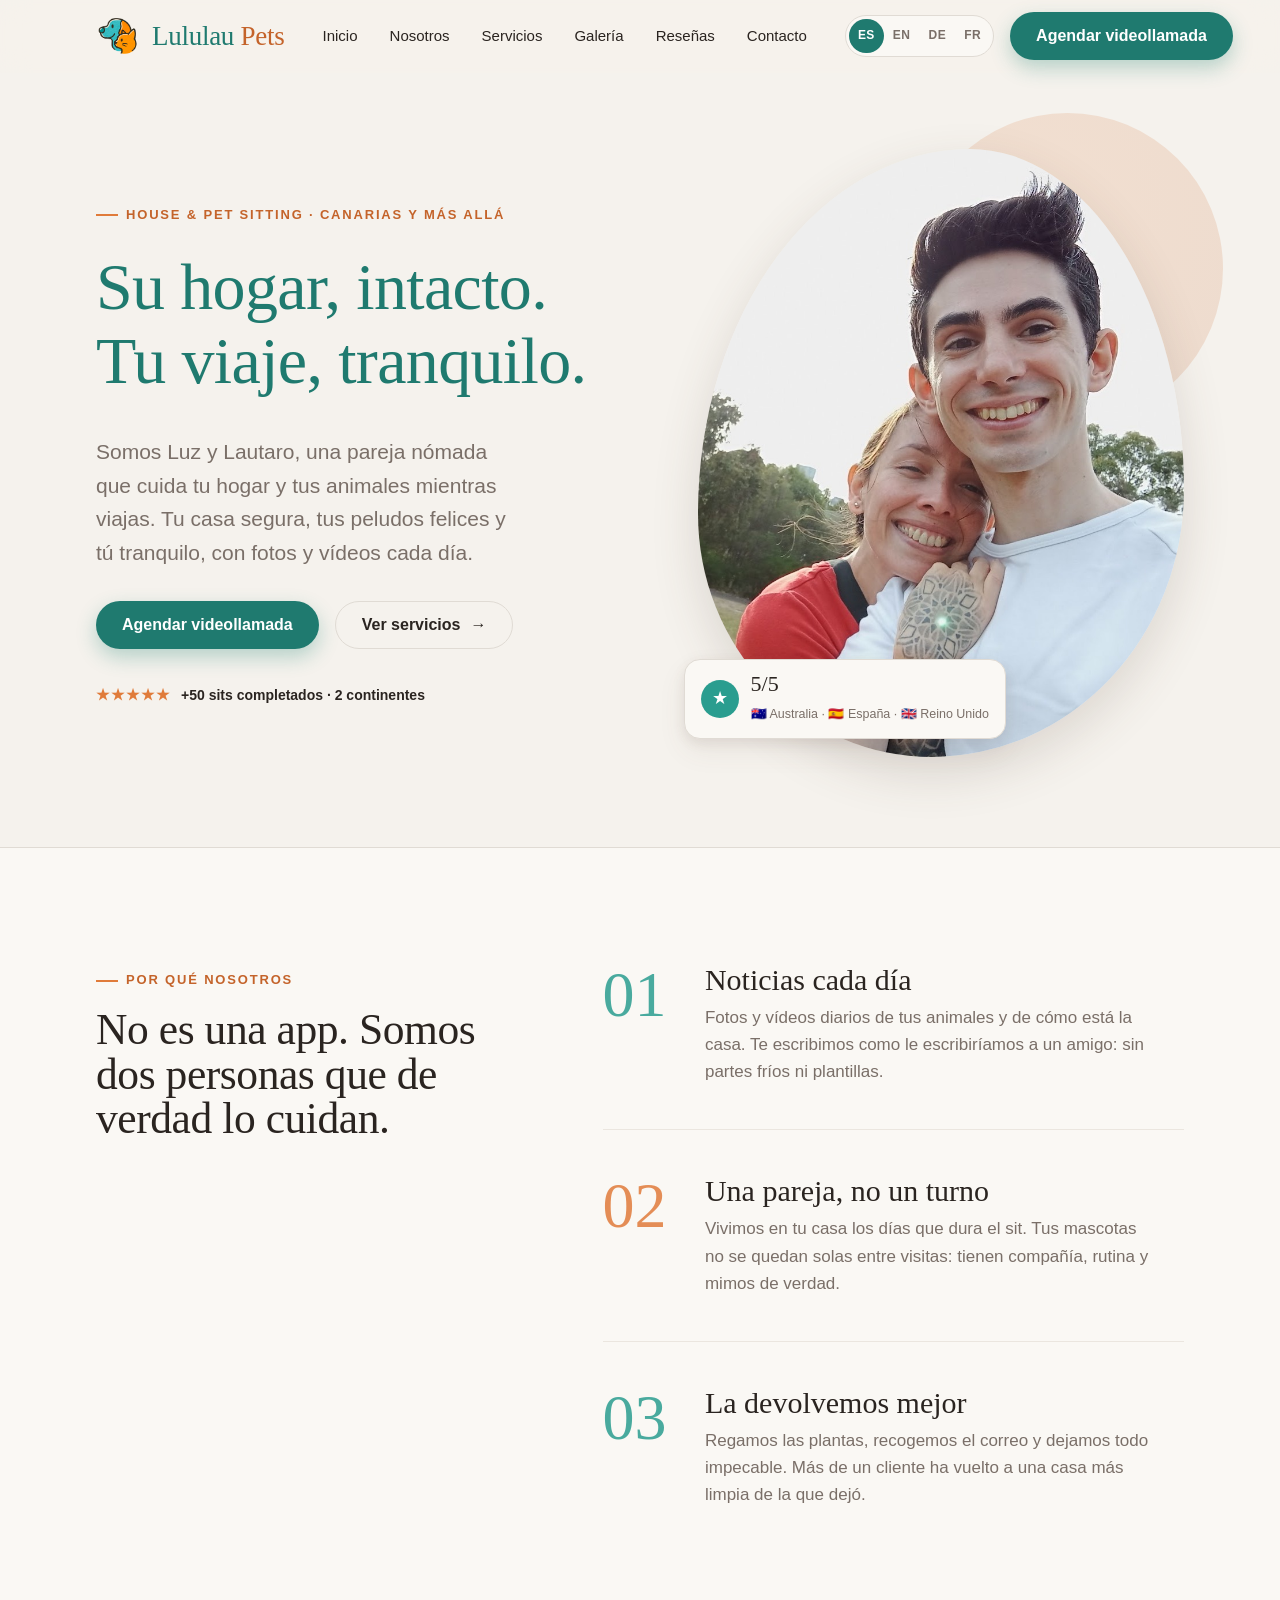
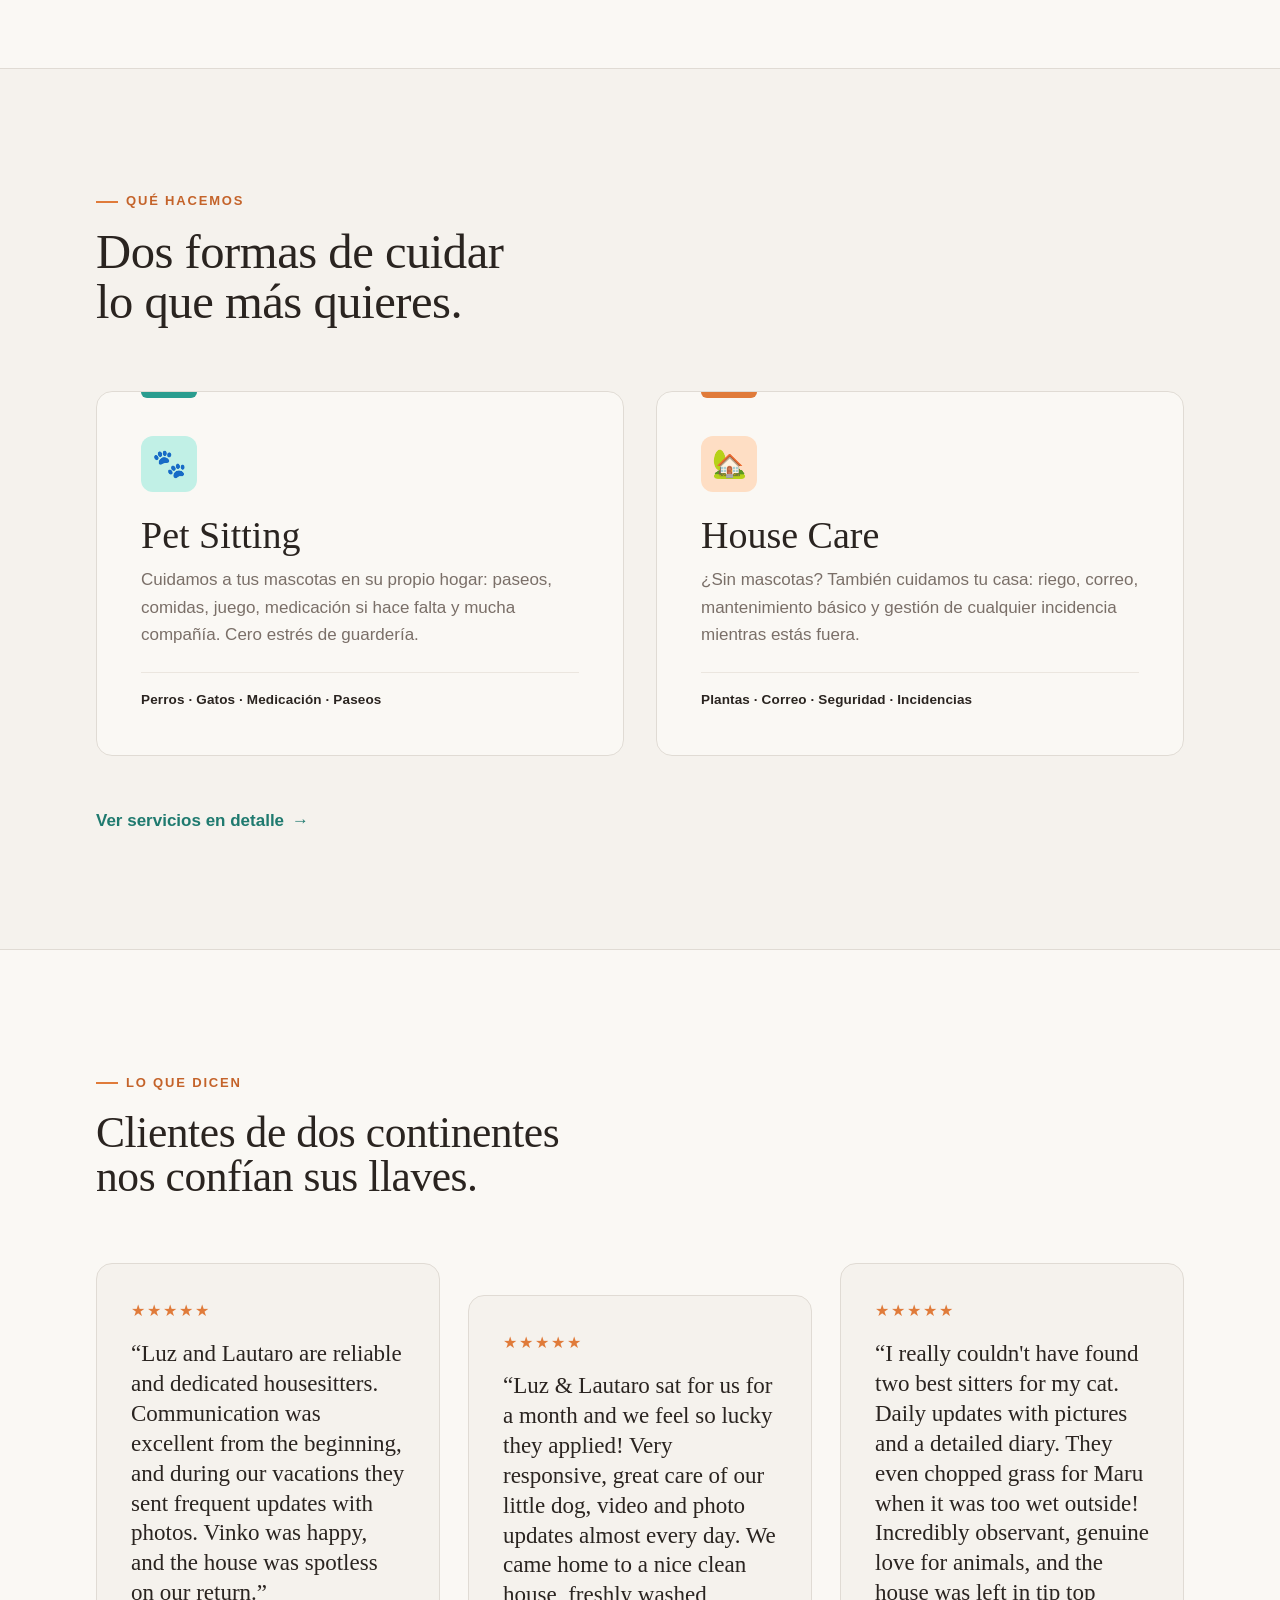
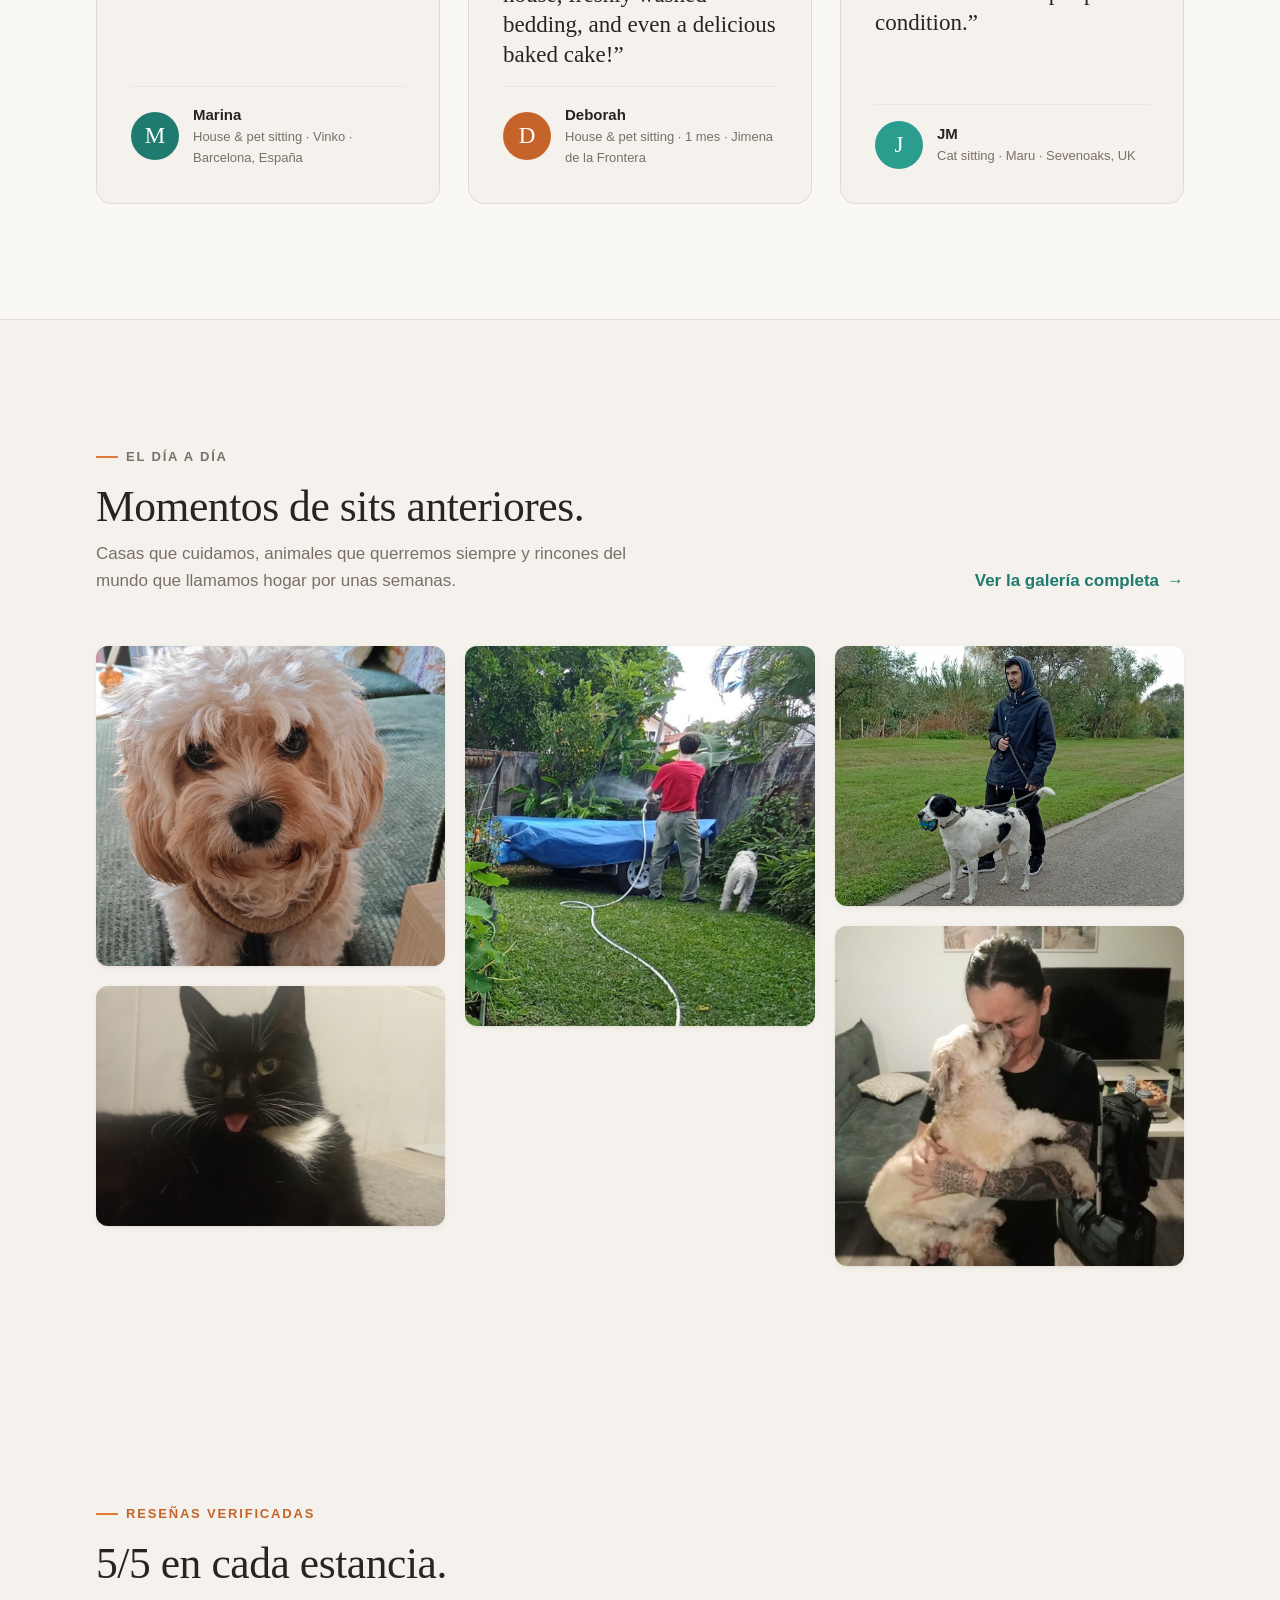
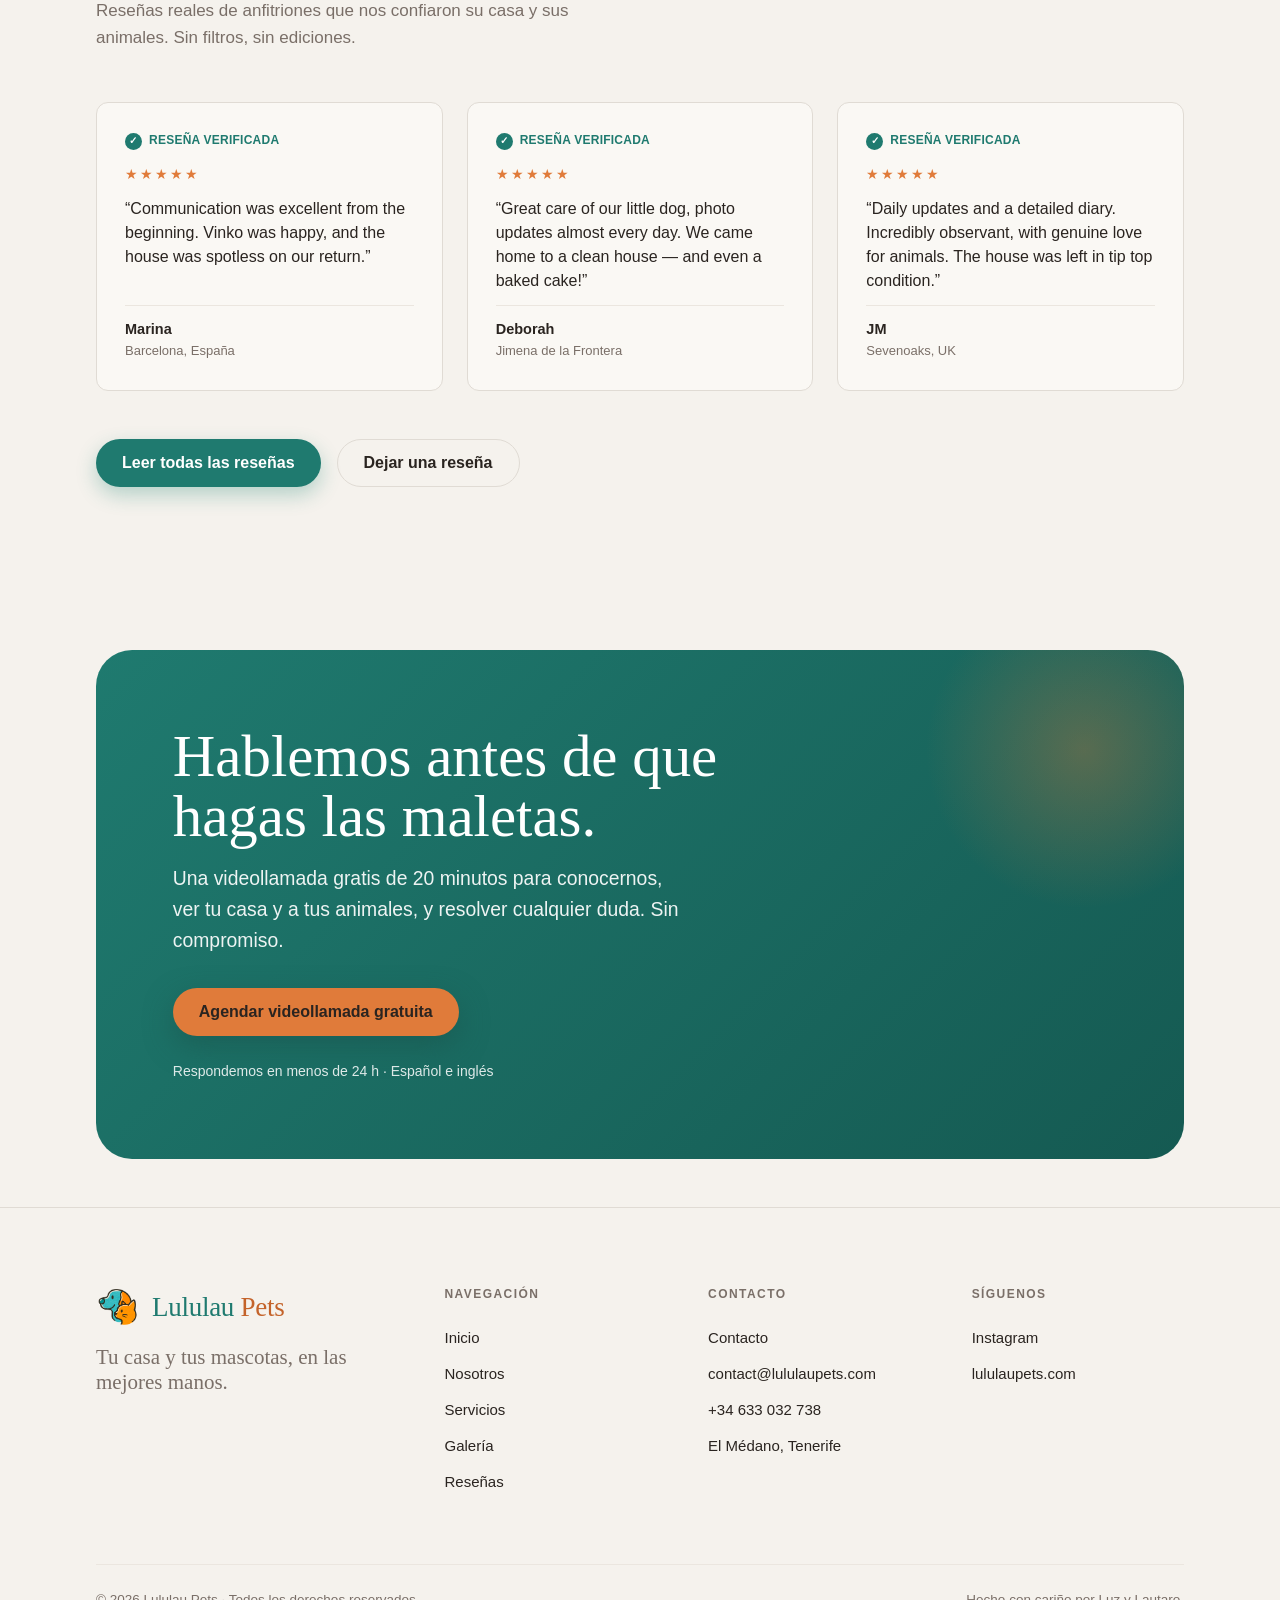
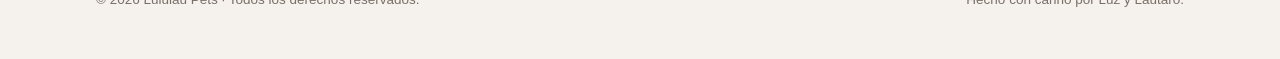
==== commit cd6b7e6e: "Fix EN/DE/FR hero.title to match ES pet-boarding correction; localize hero.slogan "Your home away fr" ====
--- a/index.html
+++ b/index.html
@@ -338,7 +338,7 @@
       <div class="hero-grid">
         <div class="hero-text">
           <p class="kicker hero-eyebrow" data-i18n="hero.eyebrow">House &amp; pet sitting · Canarias y más allá</p>
-          <h1 class="display"><em data-i18n="hero.title">Tu hogar lejos del hogar — también para ellos.</em></h1>
+          <h1 class="display"><em data-i18n="hero.title">Su hogar, intacto. Tu viaje, tranquilo.</em></h1>
           <p class="hero-lead" data-i18n="hero.subtitle">Somos Luz y Lautaro, una pareja nómada que cuida tu hogar y tus animales mientras viajas.</p>
           <div class="hero-actions">
             <a class="btn btn-primary" href="/contacto" data-i18n="hero.cta1">Agendar videollamada</a>
